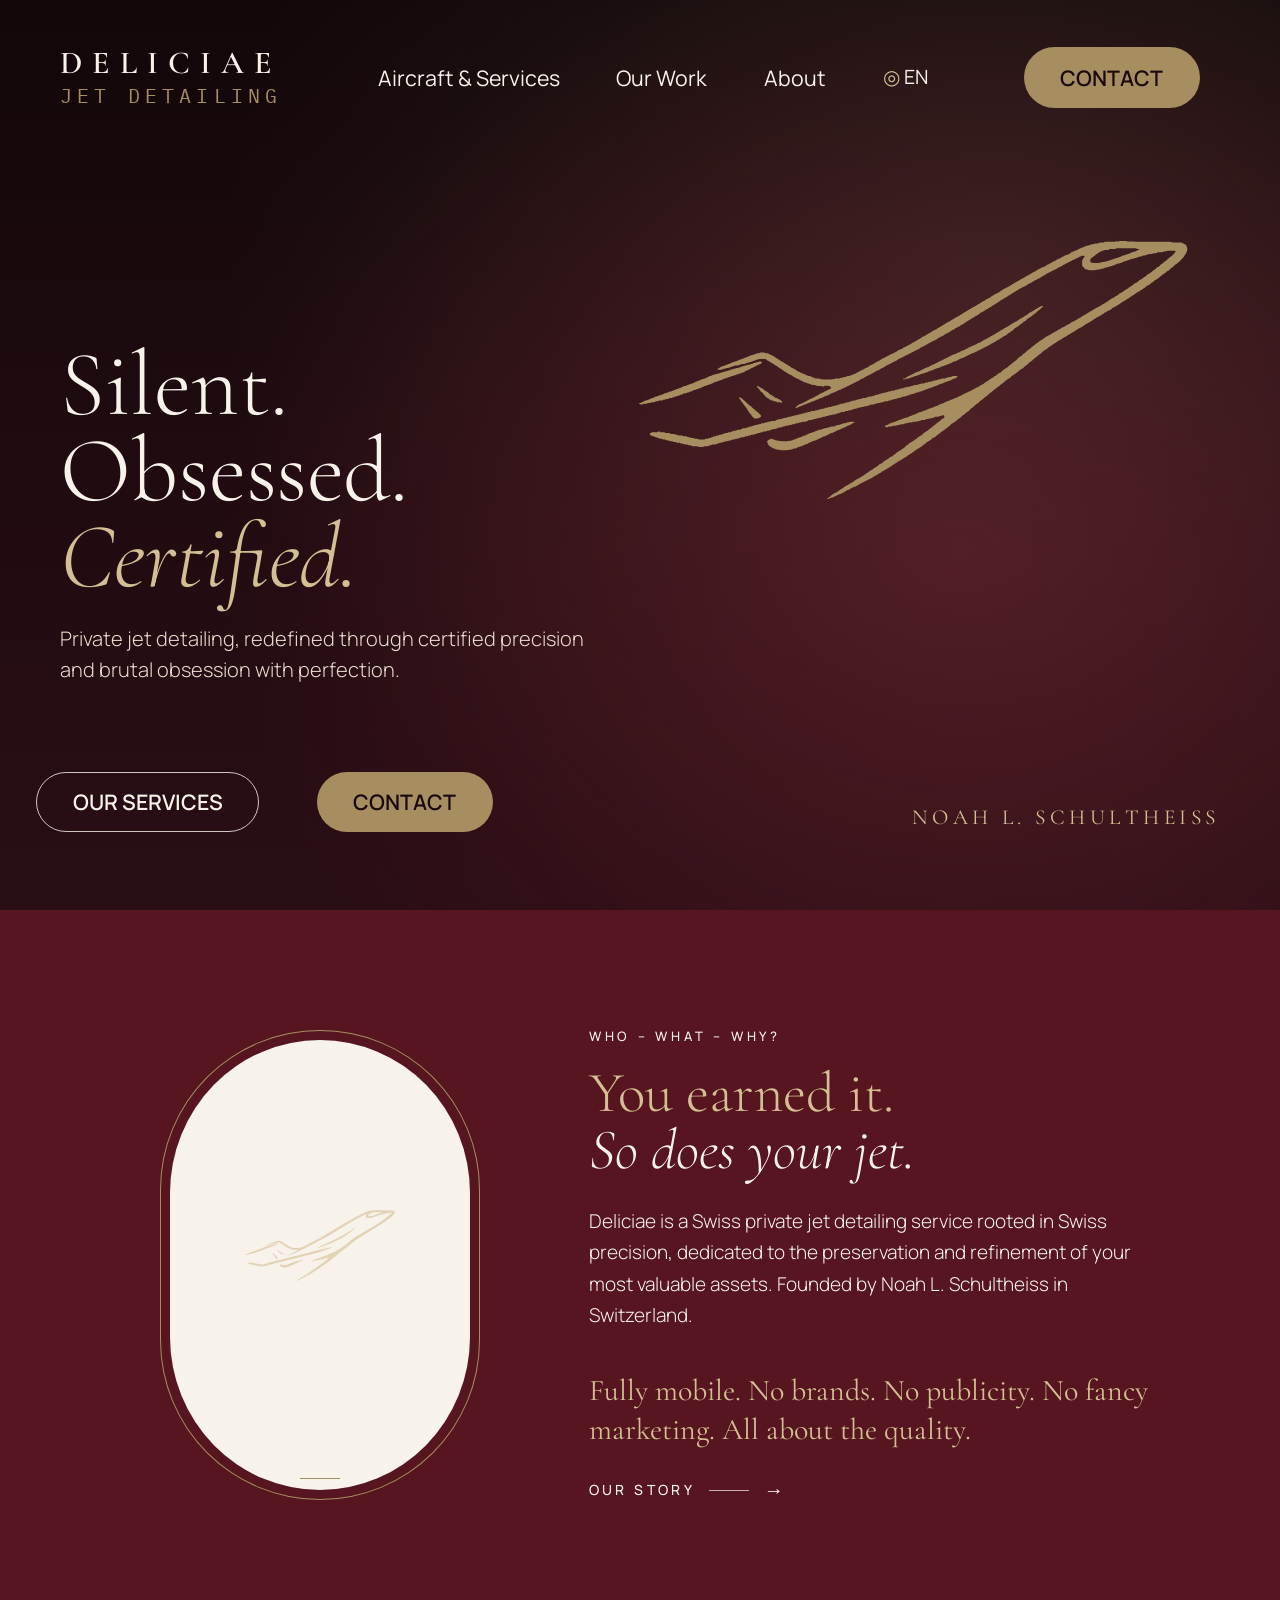
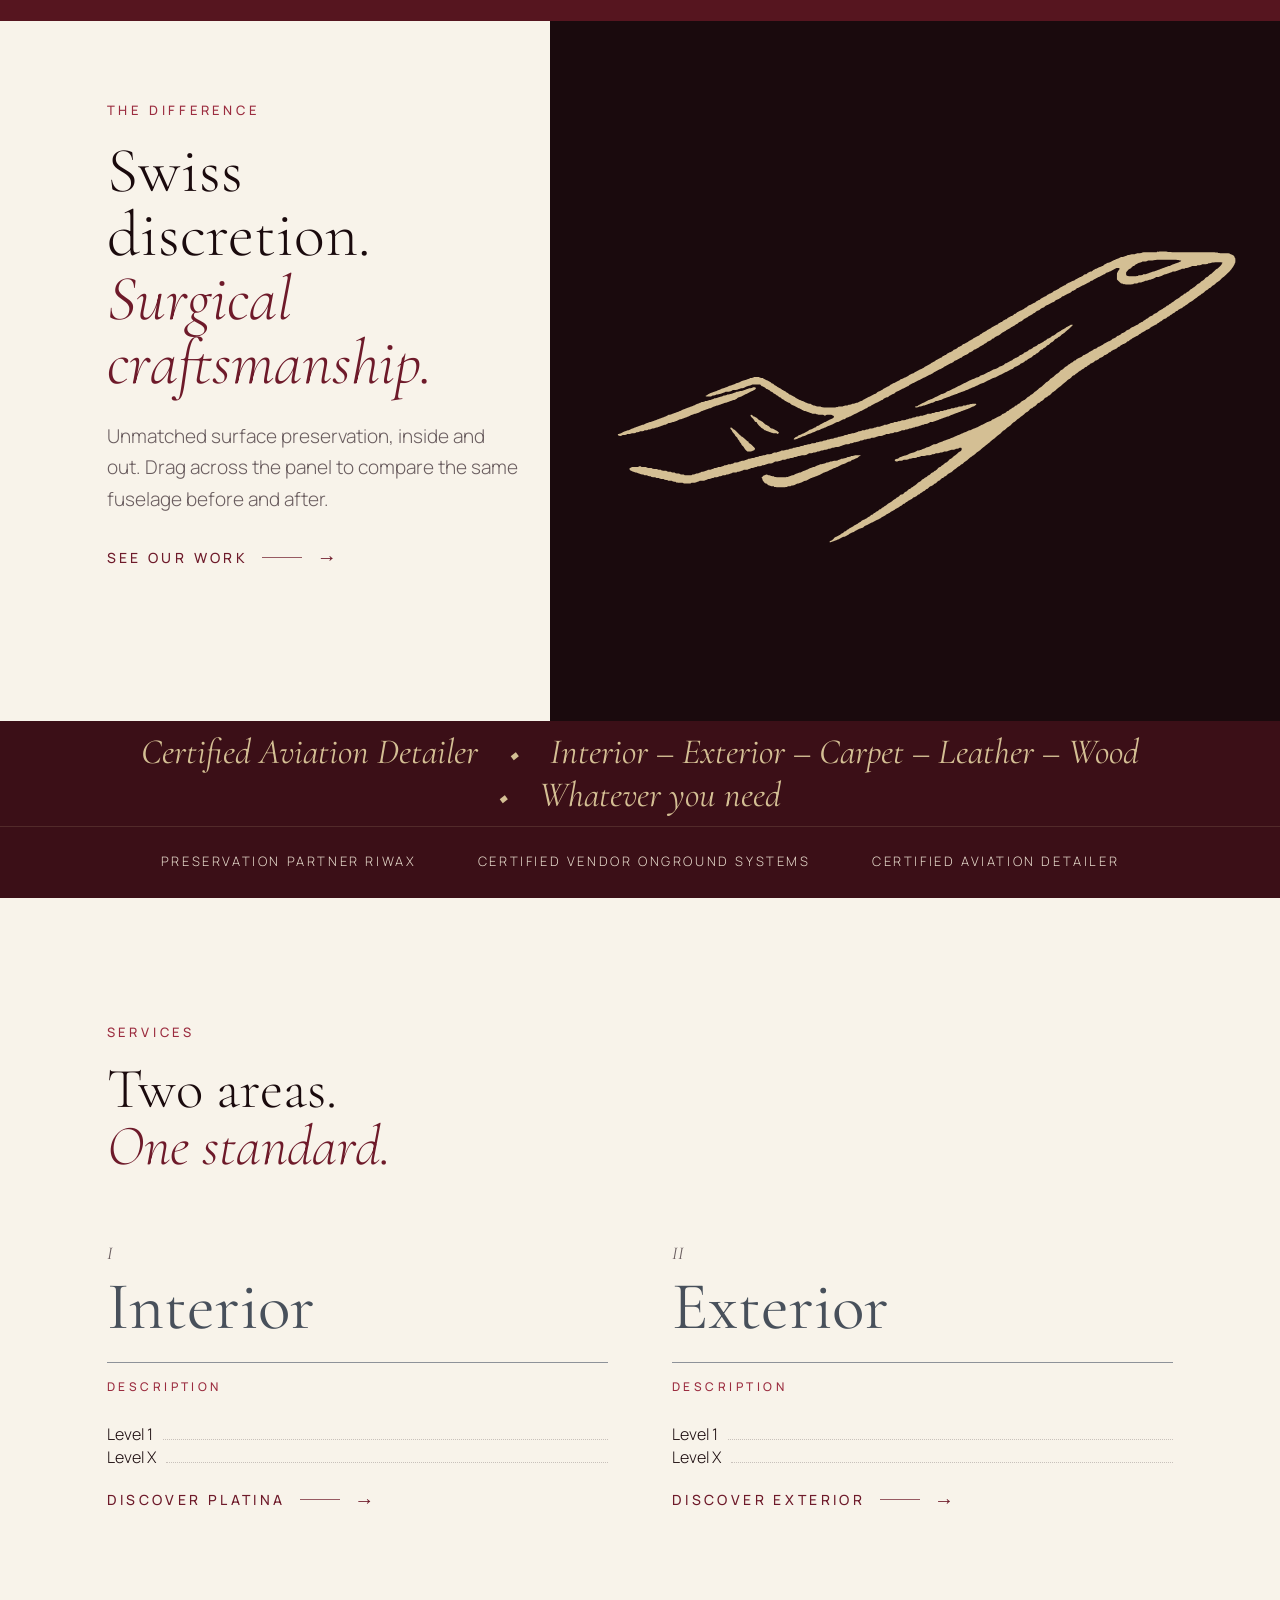
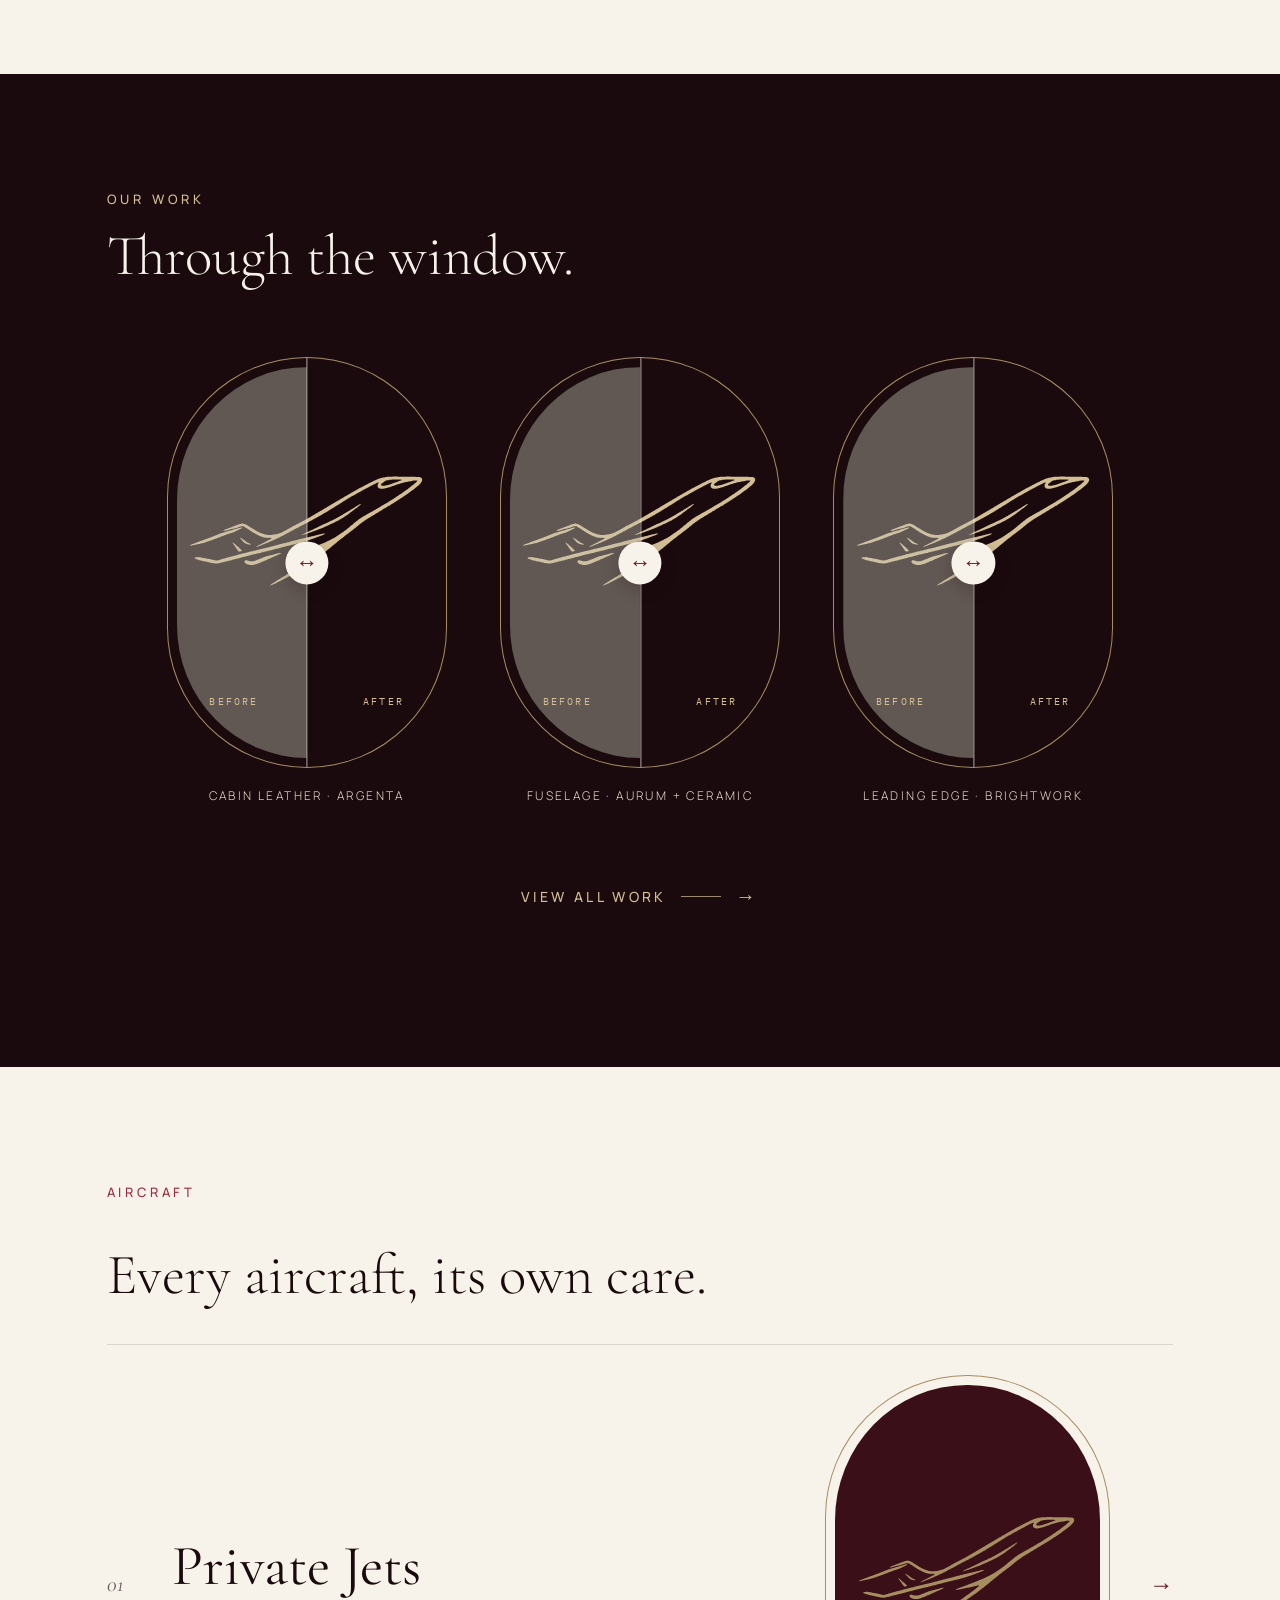
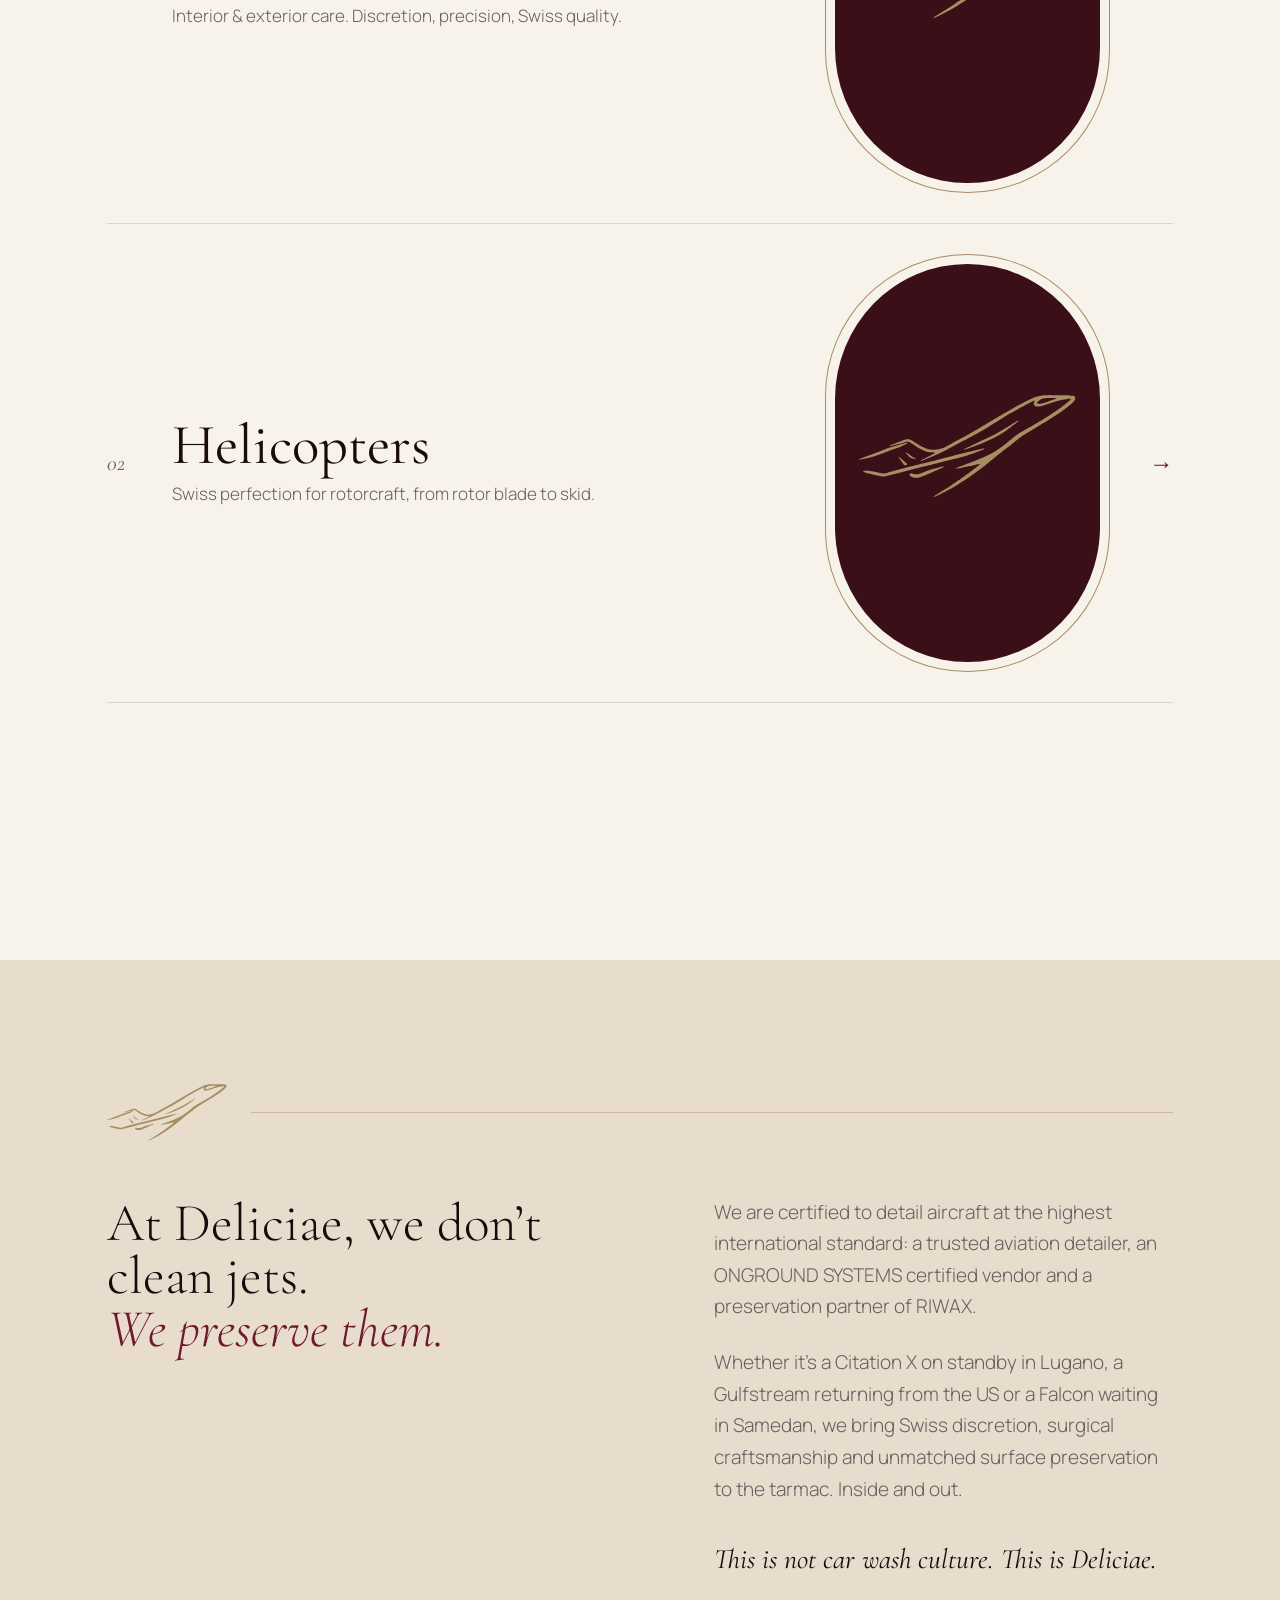
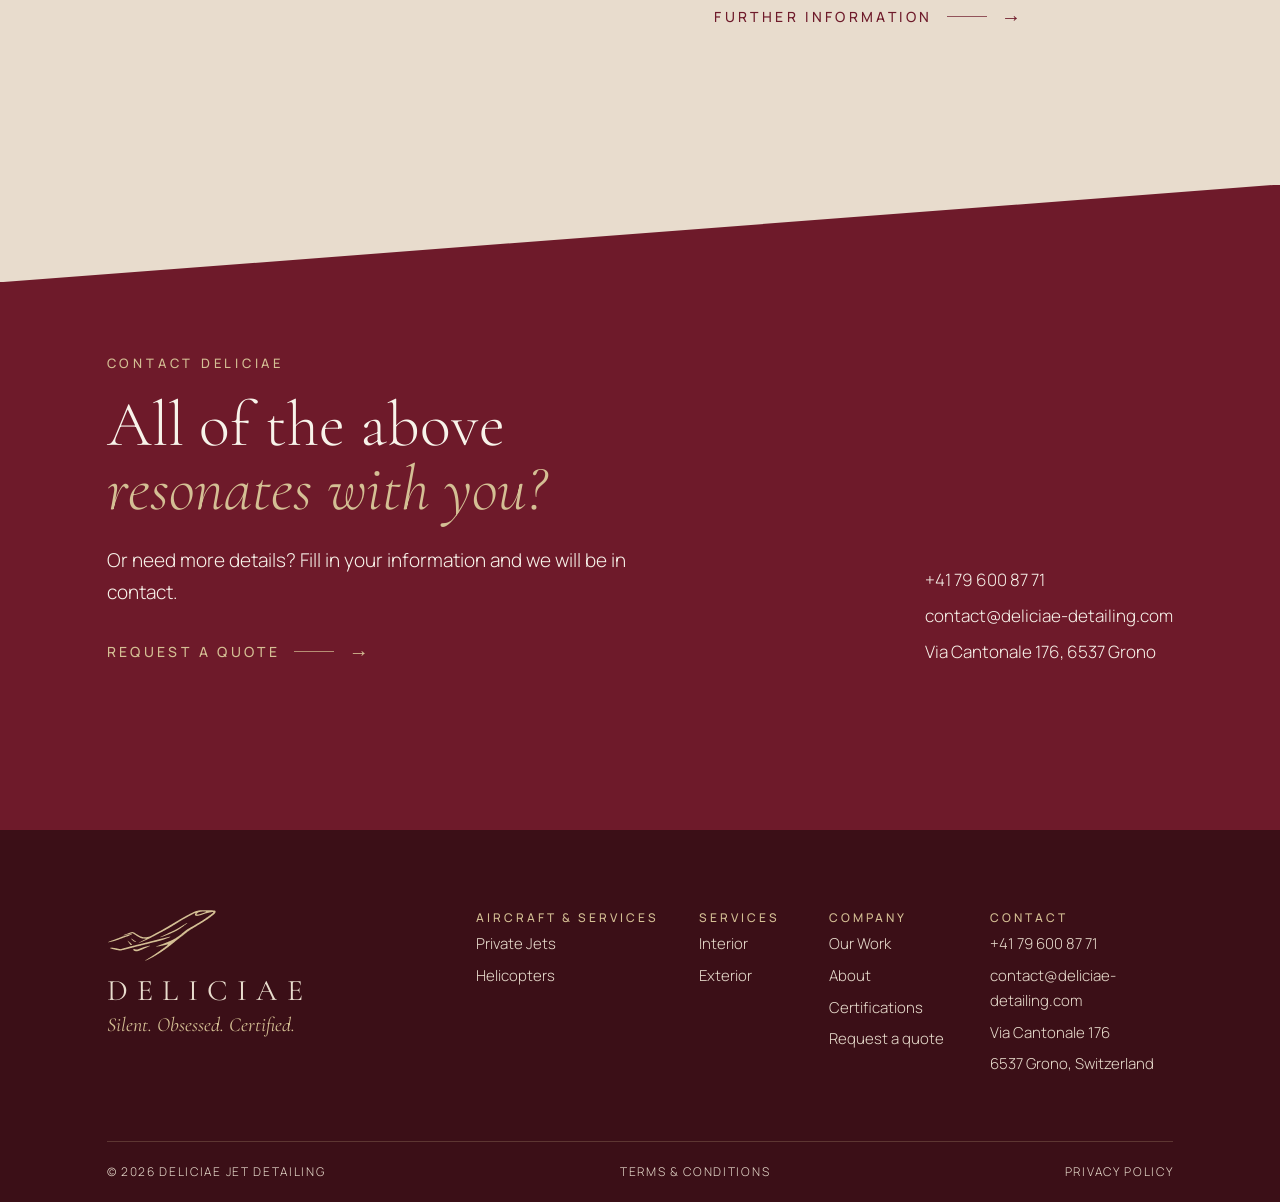
==== site/index.html @ 2802e5a5 "feat: build Deliciae homepage from Figma" ====
<!doctype html>
<html lang="en">
<head>
  <meta charset="utf-8">
  <meta name="viewport" content="width=device-width, initial-scale=1">
  <meta name="description" content="Deliciae provides Swiss private jet and helicopter detailing, inside and out.">
  <title>Deliciae Jet Detailing</title>
  <link rel="stylesheet" href="assets/deliciae.css">
  <script src="assets/comparisons.js" defer></script>
</head>
<body>
  <main>
    <section class="hero" id="top" aria-labelledby="hero-title">
      <header class="hero-header">
        <a class="wordmark" href="#top">Deliciae <span>Jet Detailing</span></a>
        <nav aria-label="Main navigation">
          <a href="#aircraft">Aircraft &amp; Services</a>
          <a href="#work">Our Work</a>
          <a href="#about">About</a>
          <span class="language" aria-label="English"><span aria-hidden="true">◎</span> EN</span>
        </nav>
        <a class="button gold" href="#contact">Contact</a>
      </header>
      <span class="jet hero-jet" aria-hidden="true"></span>
      <div class="hero-copy">
        <h1 id="hero-title">Silent.<br>Obsessed.<br><em>Certified.</em></h1>
        <p>Private jet detailing, redefined through certified precision and brutal obsession with perfection.</p>
      </div>
      <div class="hero-actions">
        <div>
          <a class="button outline" href="#services">Our Services</a>
          <a class="button gold" href="#contact">Contact</a>
        </div>
        <p class="signature">Noah L. Schultheiss</p>
      </div>
    </section>

    <section class="intro" id="about">
      <div class="container intro-grid">
        <div class="window intro-window" aria-hidden="true"><span class="jet"></span></div>
        <div>
          <p class="eyebrow">Who – What – Why?</p>
          <h2>You earned it.<br><em>So does your jet.</em></h2>
          <p>Deliciae is a Swiss private jet detailing service rooted in Swiss precision, dedicated to the preservation and refinement of your most valuable assets. Founded by Noah L. Schultheiss in Switzerland.</p>
          <p class="intro-statement">Fully mobile. No brands. No publicity. No fancy marketing. All about the quality.</p>
          <a class="text-link" href="#story">Our story</a>
        </div>
      </div>
    </section>

    <section class="difference" aria-labelledby="difference-title">
      <div class="difference-copy">
        <p class="eyebrow">The difference</p>
        <h2 id="difference-title">Swiss<br>discretion.<br><em>Surgical craftsmanship.</em></h2>
        <p>Unmatched surface preservation, inside and out. Drag across the panel to compare the same fuselage before and after.</p>
        <a class="text-link" href="#work">See our work</a>
      </div>
      <div class="difference-art compare" data-comparison>
        <span class="jet" aria-hidden="true"></span>
        <div class="comparison-shade" aria-hidden="true"></div>
        <span class="comparison-handle" aria-hidden="true">↔</span>
        <input type="range" min="0" max="100" value="0" aria-label="Compare the fuselage before and after">
      </div>
    </section>

    <aside class="credentials" id="certifications" aria-label="Certifications">
      <div class="credentials-line"><span>Certified Aviation Detailer</span><span>Interior – Exterior – Carpet – Leather – Wood</span><span>Whatever you need</span></div>
      <div class="credentials-labels"><span>Preservation Partner RIWAX</span><span>Certified Vendor ONGROUND SYSTEMS</span><span>Certified Aviation Detailer</span></div>
    </aside>

    <section class="services section" id="services">
      <div class="container">
        <p class="eyebrow">Services</p>
        <h2>Two areas.<br><em>One standard.</em></h2>
        <div class="services-grid">
          <article id="interior">
            <span class="service-number" aria-hidden="true">I</span>
            <h3>Interior</h3>
            <p class="eyebrow">Description</p>
            <ul><li>Level 1</li><li>Level X</li></ul>
            <a class="text-link" href="#cabin-leather">Discover Platina</a>
          </article>
          <article id="exterior">
            <span class="service-number" aria-hidden="true">II</span>
            <h3>Exterior</h3>
            <p class="eyebrow">Description</p>
            <ul><li>Level 1</li><li>Level X</li></ul>
            <a class="text-link" href="#fuselage">Discover Exterior</a>
          </article>
        </div>
      </div>
    </section>

    <section class="work section" id="work">
      <div class="container">
        <p class="eyebrow">Our work</p>
        <h2>Through the window.</h2>
        <div class="work-grid">
          <figure id="cabin-leather">
            <div class="window compare" data-comparison>
              <span class="jet" aria-hidden="true"></span>
              <div class="comparison-shade" aria-hidden="true"></div>
              <div class="comparison-labels" aria-hidden="true"><span>Before</span><span>After</span></div>
              <span class="comparison-handle" aria-hidden="true">↔</span>
              <input type="range" min="0" max="100" value="50" aria-label="Compare cabin leather before and after">
            </div>
            <figcaption>Cabin leather · Argenta</figcaption>
          </figure>
          <figure id="fuselage">
            <div class="window compare" data-comparison>
              <span class="jet" aria-hidden="true"></span>
              <div class="comparison-shade" aria-hidden="true"></div>
              <div class="comparison-labels" aria-hidden="true"><span>Before</span><span>After</span></div>
              <span class="comparison-handle" aria-hidden="true">↔</span>
              <input type="range" min="0" max="100" value="50" aria-label="Compare the fuselage before and after">
            </div>
            <figcaption>Fuselage · Aurum + Ceramic</figcaption>
          </figure>
          <figure>
            <div class="window compare" data-comparison>
              <span class="jet" aria-hidden="true"></span>
              <div class="comparison-shade" aria-hidden="true"></div>
              <div class="comparison-labels" aria-hidden="true"><span>Before</span><span>After</span></div>
              <span class="comparison-handle" aria-hidden="true">↔</span>
              <input type="range" min="0" max="100" value="50" aria-label="Compare the leading edge before and after">
            </div>
            <figcaption>Leading edge · Brightwork</figcaption>
          </figure>
        </div>
        <a class="text-link work-link" href="our-work/">View all work</a>
      </div>
    </section>

    <section class="aircraft section" id="aircraft">
      <div class="container">
        <p class="eyebrow">Aircraft</p>
        <h2>Every aircraft, its own care.</h2>
        <article class="aircraft-row" id="private-jets">
          <span class="aircraft-number" aria-hidden="true">01</span>
          <div><h3>Private Jets</h3><p>Interior &amp; exterior care. Discretion, precision, Swiss quality.</p></div>
          <a href="#services" class="aircraft-link" aria-label="Explore private jet detailing services">
            <span class="window"><span class="jet" aria-hidden="true"></span></span>
            <span aria-hidden="true">→</span>
          </a>
        </article>
        <article class="aircraft-row" id="helicopters">
          <span class="aircraft-number" aria-hidden="true">02</span>
          <div><h3>Helicopters</h3><p>Swiss perfection for rotorcraft, from rotor blade to skid.</p></div>
          <a href="#services" class="aircraft-link" aria-label="Explore helicopter detailing services">
            <span class="window"><span class="jet" aria-hidden="true"></span></span>
            <span aria-hidden="true">→</span>
          </a>
        </article>
      </div>
    </section>

    <section class="story section" id="story">
      <div class="container">
        <div class="story-rule" aria-hidden="true"><span class="jet"></span></div>
        <div class="story-grid">
          <h2>At Deliciae, we don’t clean jets.<br><em>We preserve them.</em></h2>
          <div>
            <p>We are certified to detail aircraft at the highest international standard: a trusted aviation detailer, an ONGROUND SYSTEMS certified vendor and a preservation partner of RIWAX.</p>
            <p>Whether it’s a Citation X on standby in Lugano, a Gulfstream returning from the US or a Falcon waiting in Samedan, we bring Swiss discretion, surgical craftsmanship and unmatched surface preservation to the tarmac. Inside and out.</p>
            <p class="story-statement">This is not car wash culture. This is Deliciae.</p>
            <a class="text-link" href="#contact">Further information</a>
          </div>
        </div>
      </div>
    </section>

    <section class="contact section" id="contact">
      <div class="container contact-grid">
        <div>
          <p class="eyebrow">Contact Deliciae</p>
          <h2>All of the above<br><em>resonates with you?</em></h2>
          <p>Or need more details? Fill in your information and we will be in contact.</p>
          <a class="text-link" href="mailto:contact@deliciae-detailing.com?subject=Detailing%20quote%20request">Request a quote</a>
        </div>
        <address>
          <a href="tel:+41796008771">+41 79 600 87 71</a>
          <a href="mailto:contact@deliciae-detailing.com">contact@deliciae-detailing.com</a>
          <span>Via Cantonale 176, 6537 Grono</span>
        </address>
      </div>
    </section>
  </main>

  <footer class="footer">
    <div class="container">
      <div class="footer-grid">
        <a class="footer-brand" href="#top"><span class="jet" aria-hidden="true"></span><span class="wordmark">Deliciae</span><em>Silent. Obsessed. Certified.</em></a>
        <div><h2>Aircraft &amp; Services</h2><a href="#private-jets">Private Jets</a><a href="#helicopters">Helicopters</a></div>
        <div><h2>Services</h2><a href="#interior">Interior</a><a href="#exterior">Exterior</a></div>
        <div><h2>Company</h2><a href="#work">Our Work</a><a href="#about">About</a><a href="#certifications">Certifications</a><a href="#contact">Request a quote</a></div>
        <div><h2>Contact</h2><address><a href="tel:+41796008771">+41 79 600 87 71</a><a href="mailto:contact@deliciae-detailing.com">contact@deliciae-detailing.com</a><span>Via Cantonale 176</span><span>6537 Grono, Switzerland</span></address></div>
      </div>
      <div class="footer-bottom"><span>© 2026 Deliciae Jet Detailing</span><span>Terms &amp; Conditions</span><span>Privacy Policy</span></div>
    </div>
  </footer>
</body>
</html>
---- site/assets/deliciae.css ----
@font-face { font-family: Cormorant; src: url(fonts/cormorant-300-normal.woff2) format("woff2"); font-weight: 300; font-display: swap; }
@font-face { font-family: Cormorant; src: url(fonts/cormorant-300-italic.woff2) format("woff2"); font-weight: 300; font-style: italic; font-display: swap; }
@font-face { font-family: Cormorant; src: url(fonts/cormorant-400-normal.woff2) format("woff2"); font-weight: 400; font-display: swap; }
@font-face { font-family: Cormorant; src: url(fonts/cormorant-400-italic.woff2) format("woff2"); font-weight: 400; font-style: italic; font-display: swap; }
@font-face { font-family: Cormorant; src: url(fonts/cormorant-600-normal.woff2) format("woff2"); font-weight: 600; font-display: swap; }
@font-face { font-family: Manrope; src: url(fonts/manrope.woff2) format("woff2"); font-weight: 200 800; font-display: swap; }
@font-face { font-family: "IBM Plex Mono"; src: url(fonts/plex-mono.woff2) format("woff2"); font-display: swap; }

:root {
  --cream: #f8f3ea;
  --ink: #1a0a0d;
  --wine: #6e1a2a;
  --deep-wine: #3b0f17;
  --gold: #a68e60;
  --light-gold: #d4bf94;
  --sand: #e8dccd;
  --muted: #6a5d5f;
  --serif: Cormorant, Georgia, serif;
  --mono: "IBM Plex Mono", monospace;
  --gutter: clamp(1.5rem, 8.333vw, 7.5rem);
}

*, *::before, *::after { box-sizing: border-box; }
body { margin: 0; background: var(--cream); color: var(--ink); font: 300 1.1875rem/1.66 Manrope, sans-serif; }
a { color: inherit; text-decoration: none; }
a:hover { text-decoration: underline; text-underline-offset: .23em; }
:focus-visible { outline: 2px solid currentColor; outline-offset: 5px; }
h1, h2, h3, p, figure { margin: 0; }
h1, h2, h3 { font-family: var(--serif); font-weight: 300; line-height: 1; }
h2 { font-size: clamp(2.875rem, 4.45vw, 4rem); }
h3 { font-weight: 400; }
p + p { margin-top: 1.3em; }
address { font-style: normal; }
address > * { display: block; }
.container { width: min(calc(100% - 2 * var(--gutter)), 75rem); margin-inline: auto; }
.eyebrow { margin-bottom: 1.125rem; color: #9b2c3f; font-size: .8125rem; font-weight: 500; letter-spacing: .29em; text-transform: uppercase; }
.text-link { display: inline-flex; align-items: center; gap: .9rem; font-size: .875rem; font-weight: 500; letter-spacing: .24em; text-transform: uppercase; }
.text-link::before { content: ""; order: 1; width: 2.5rem; border-top: 1px solid currentColor; opacity: .7; }
.text-link::after { content: "→" / ""; order: 2; font-size: 1.25rem; line-height: 1; }
.jet { display: block; width: 100%; aspect-ratio: 618 / 292; background: currentColor; mask: url(jet-mark.svg) center / contain no-repeat; }

.hero {
  position: relative;
  display: flex;
  flex-direction: column;
  min-height: clamp(49rem, 71.111vw, 64rem);
  padding: clamp(1.5rem, 3.68vw, 3.3125rem) max(4.7vw, calc((100vw - 81.5rem) / 2)) clamp(3rem, 6.11vw, 5.5rem);
  color: var(--cream);
  background:
    radial-gradient(ellipse 61% 81% at 78% 30%, #d4bf941a, transparent),
    radial-gradient(ellipse 58% 67% at 75% 61%, #6e1a2a86, transparent),
    linear-gradient(#120709, #1f0b10 50%, #2a0e15);
}
.hero-header { position: relative; z-index: 1; display: flex; align-items: center; gap: clamp(1.5rem, 7.5vw, 6.75rem); padding-right: 1.25rem; }
.hero-header nav { display: flex; align-items: center; justify-content: space-between; flex: 1; gap: 1rem; font-size: clamp(.875rem, 1.667vw, 1.5rem); font-weight: 400; }
.wordmark { font: 600 2rem/.94 var(--serif); letter-spacing: .31em; text-transform: uppercase; white-space: nowrap; }
.wordmark span { display: block; margin-top: .5rem; color: var(--gold); font: 400 .63em/1 var(--mono); letter-spacing: .25em; }
.language { white-space: nowrap; font-size: .92em; }
.language span { color: var(--light-gold); }
.button { display: inline-flex; min-height: clamp(3rem, 4.72vw, 4.25rem); padding: .5rem clamp(1.25rem, 2.78vw, 2.5rem); align-items: center; justify-content: center; border: 1px solid transparent; border-radius: 99rem; font-size: clamp(.875rem, 1.67vw, 1.5rem); font-weight: 600; line-height: 1.1; text-transform: uppercase; }
.button:hover { text-decoration: none; filter: brightness(1.14); }
.button.gold { background: var(--gold); color: var(--ink); }
.button.outline { border-color: #f8f3eacc; }
.hero-jet { position: absolute; top: 26.4%; right: 7.1%; width: min(43vw, 38.625rem); color: var(--gold); }
.hero-copy { z-index: 1; margin-top: auto; padding-top: 6.5rem; }
.hero h1 { font-size: clamp(5rem, 7.22vw, 6.5rem); line-height: .93; }
.hero h1 em { color: var(--light-gold); }
.hero-copy p { max-width: 33rem; margin-top: 1.4rem; color: var(--sand); font-size: 1.25rem; line-height: 1.55; }
.hero-actions { display: flex; align-items: end; justify-content: space-between; gap: 1.5rem; margin-top: clamp(3.25rem, 6.75vw, 6.075rem); }
.hero-actions div { display: flex; gap: clamp(1rem, 4.5vw, 4.0625rem); margin-left: -1.5rem; }
.signature { color: var(--light-gold); font: 400 clamp(.9rem, 1.67vw, 1.5rem)/1.3 var(--serif); letter-spacing: .21em; text-align: right; text-transform: uppercase; }

.intro { background: #56151f; color: var(--cream); padding-block: clamp(5rem, 9.03vw, 8.125rem); }
.intro-grid { display: grid; grid-template-columns: minmax(15rem, 26.25rem) 1fr; gap: clamp(3rem, 4.85vw, 4.375rem); align-items: center; }
.window { display: grid; place-items: center; position: relative; aspect-ratio: 320 / 470; border: 1px solid var(--gold); border-radius: 50% / 34%; isolation: isolate; }
.window::before { content: ""; position: absolute; inset: 9px; z-index: -1; border-radius: inherit; }
.intro-window { width: min(100%, 20rem); justify-self: start; margin-left: min(4.17vw, 3.75rem); color: var(--light-gold); }
.intro-window::before { background: var(--cream); }
.intro-window::after { position: absolute; bottom: 1.25rem; content: ""; width: 2.5rem; border-top: 1px solid var(--gold); }
.intro-window .jet { width: 47%; margin-top: -2.5rem; opacity: .6; }
.intro .eyebrow { color: var(--cream); }
.intro h2 { color: var(--light-gold); margin-bottom: 1.65rem; }
.intro h2 em { color: var(--cream); }
.intro-statement { max-width: 37rem; color: var(--light-gold); font: 400 1.875rem/1.3 var(--serif); }
.intro .text-link { margin-top: 1.85rem; }

.difference { display: grid; grid-template-columns: 43% 57%; }
.difference-copy { padding: clamp(4rem, 6.18vw, 5.5625rem) 2rem clamp(4rem, 6vw, 5.4rem) max(var(--gutter), calc((100vw - 75rem) / 2)); }
.difference h2 { font-size: clamp(3.125rem, 5vw, 4.5rem); }
.difference h2 em { display: block; }
.difference h2 em, .services h2 em, .story h2 em { color: var(--wine); }
.difference-copy > p:not(.eyebrow) { max-width: 30rem; margin-top: 1.6rem; color: var(--muted); }
.difference-copy .text-link { margin-top: 1.9rem; color: var(--wine); }
.difference-art { display: grid; place-items: center; min-height: 100%; color: var(--light-gold); background: var(--ink); }
.difference-art .jet { width: 85%; transform: translate(2%, 9%); }
.difference-art:not(:hover):not(:focus-within) .comparison-handle { opacity: 0; }

.credentials { color: var(--light-gold); background: var(--deep-wine); text-align: center; }
.credentials-line { display: flex; align-items: center; justify-content: center; flex-wrap: wrap; column-gap: clamp(.75rem, 2.5vw, 2.25rem); min-height: 6.5625rem; padding: .6rem 1rem; font: italic 400 clamp(1.5rem, 2.78vw, 2.5rem)/1.1 var(--serif); }
.credentials-line span + span::before { content: "◆" / ""; margin-right: clamp(.75rem, 2.5vw, 2.25rem); font-size: .3em; vertical-align: middle; }
.credentials-labels { min-height: 4.5rem; display: flex; align-items: center; justify-content: center; flex-wrap: wrap; gap: .75rem clamp(1.25rem, 4.8vw, 4.375rem); padding: .9rem 1rem; border-top: 1px solid #d4bf9426; color: var(--sand); font-size: .8125rem; letter-spacing: .2em; text-transform: uppercase; }

.section { padding-block: clamp(5rem, 9vw, 8.125rem); }
.services { padding-block: clamp(5rem, 9.72vw, 8.75rem); }
.services-grid { display: grid; grid-template-columns: repeat(2, minmax(0, 1fr)); gap: clamp(2rem, 5vw, 4.5rem); margin-top: 3.875rem; }
.service-number { color: var(--muted); font: italic 400 1.125rem/1 var(--serif); }
.services h3 { margin: .25rem 0 .9rem; padding-bottom: 1.35rem; color: #48505b; font-size: clamp(3.5rem, 5.28vw, 4.75rem); border-bottom: 1px solid #8e9299; }
.services article .eyebrow { font-size: .75rem; }
.services ul { list-style: none; margin: 1.6rem 0 .85rem; padding: 0; font-size: 1rem; line-height: 1.45; }
.services li { display: flex; align-items: baseline; gap: .65rem; }
.services li::after { content: ""; flex: 1; border-bottom: 1px dotted #6a5d5f55; }
.services .text-link { color: var(--wine); }

.work { color: var(--cream); background: var(--ink); }
.work .eyebrow, .work-link { color: var(--light-gold); }
.work-grid { display: grid; grid-template-columns: repeat(3, minmax(0, 1fr)); gap: clamp(1.25rem, 3vw, 2rem); max-width: 60.5rem; margin: 4.5rem auto 0; }
.work .window { width: 100%; max-width: 17.5rem; margin-inline: auto; }
.work .jet { width: 84%; color: var(--light-gold); transform: translateY(-29%); }
.compare { --position: 50%; position: relative; overflow: hidden; }
.difference-art { --position: 0%; }
.comparison-shade { position: absolute; inset: 9px; border-radius: inherit; background: #c7c4b36b; pointer-events: none; clip-path: inset(0 calc(100% - var(--position)) 0 0); }
.difference-art .comparison-shade { inset: 0; }
.comparison-labels { position: absolute; inset: auto 15% 15%; display: flex; justify-content: space-between; color: var(--light-gold); font: .65rem/1 var(--mono); letter-spacing: .21em; text-transform: uppercase; pointer-events: none; }
.comparison-handle { position: absolute; z-index: 1; top: 50%; left: clamp(1.35rem, var(--position), calc(100% - 1.35rem)); display: grid; place-items: center; width: 2.7rem; height: 2.7rem; transform: translate(-50%, -50%); border-radius: 50%; color: var(--wine); background: var(--cream); font: 1.4rem/1 Manrope, sans-serif; pointer-events: none; }
.comparison-handle::before { content: ""; position: absolute; z-index: -1; left: 50%; top: -100vh; height: 200vh; border-left: 1px solid #f8f3eaac; }
.comparison-handle { box-shadow: 0 .35rem 1rem #1a0a0d38; }
.compare input { position: absolute; z-index: 2; inset: 0; width: 100%; height: 100%; margin: 0; opacity: 0; cursor: ew-resize; }
.compare:focus-within { outline: 2px solid var(--light-gold); outline-offset: 4px; }
.work figcaption { margin-top: 1.125rem; color: var(--sand); text-align: center; font-size: .75rem; letter-spacing: .2em; text-transform: uppercase; }
.work-link { display: flex; width: fit-content; margin: 4.9rem auto 0; }

.aircraft .container { width: min(calc(100% - 2 * var(--gutter)), 70rem); }
.aircraft .eyebrow { margin-bottom: 2.75rem; }
.aircraft h2 { margin-bottom: 2.5rem; }
.aircraft-row { display: grid; grid-template-columns: 4.0625rem 1fr auto; align-items: center; min-height: clamp(19rem, 36.875vw, 33.1875rem); padding-block: 1.875rem; border-top: 1px solid #2a1e2024; }
.aircraft-row:last-child { border-bottom: 1px solid #2a1e2024; }
.aircraft-number { color: var(--muted); font: italic 400 1.375rem/1 var(--serif); }
.aircraft h3 { font-size: clamp(2.375rem, 4.44vw, 4rem); }
.aircraft p:not(.eyebrow) { margin-top: .42rem; padding-right: 1rem; color: var(--muted); font-size: 1.0625rem; }
.aircraft-link { display: flex; align-items: center; gap: clamp(.75rem, 3.1vw, 2.8rem); color: var(--wine); }
.aircraft-link .window { width: clamp(10rem, 22.22vw, 20rem); color: var(--gold); }
.aircraft-link .window::before { background: var(--deep-wine); }
.aircraft-link .jet { width: 77%; transform: translateY(-16%); }
.aircraft-link:hover .jet { color: var(--light-gold); }
.aircraft-link > span:last-child { font-size: 1.5rem; }

.story { padding-top: clamp(5rem, 9.72vw, 8.75rem); padding-bottom: clamp(5rem, 9.72vw, 8.75rem); background: var(--sand); }
.story-rule { display: flex; align-items: center; gap: 1.5rem; margin-bottom: 3.5rem; color: var(--gold); }
.story-rule .jet { width: 7.5rem; }
.story-rule::after { content: ""; flex: 1; border-top: 1px solid currentColor; opacity: .45; }
.story-grid { display: grid; grid-template-columns: minmax(0, 1.15fr) minmax(0, 1fr); gap: clamp(2rem, 6.25vw, 5.625rem); }
.story h2 { font-size: clamp(2.875rem, 4.17vw, 3.75rem); }
.story-grid p { color: var(--muted); }
.story-grid .story-statement { color: var(--ink); font: italic 400 1.75rem/1.3 var(--serif); }
.story .text-link { margin-top: 1.7rem; color: var(--wine); }

.contact { position: relative; padding-top: clamp(7rem, 13.2vw, 11.875rem); padding-bottom: clamp(5rem, 9vw, 8.125rem); color: var(--cream); background: var(--wine); }
.contact::before { content: ""; position: absolute; inset: 0 0 auto; height: clamp(3rem, 7.64vw, 6.875rem); background: var(--sand); clip-path: polygon(0 0, 100% 0, 0 100%); }
.contact-grid { display: grid; grid-template-columns: 1fr auto; gap: 2.5rem; align-items: end; }
.contact h2 { font-size: clamp(3.125rem, 5vw, 4.5rem); }
.contact .eyebrow, .contact h2 em, .contact .text-link { color: var(--light-gold); }
.contact p:not(.eyebrow) { margin-top: 1.5rem; max-width: 33rem; }
.contact .text-link { margin-top: 2rem; }
.contact address { display: grid; gap: .5rem; font-size: 1.0625rem; overflow-wrap: anywhere; }

.footer { color: var(--sand); background: var(--deep-wine); }
.footer-grid { display: grid; grid-template-columns: 2.2fr 1.25fr .64fr .84fr 1.2fr; gap: clamp(1rem, 2.5vw, 2.25rem); padding-block: 5rem 4rem; }
.footer-grid > div > a, .footer-grid address > * { display: block; margin-top: .42rem; overflow-wrap: anywhere; }
.footer-grid > div { font-size: .9375rem; }
.footer-grid h2 { font: 500 .75rem/1.35 Manrope, sans-serif; letter-spacing: .25em; text-transform: uppercase; color: var(--light-gold); }
.footer-brand { align-self: start; justify-self: start; }
.footer-brand .jet { width: 6.875rem; margin-bottom: 1rem; color: var(--light-gold); }
.footer-brand .wordmark { display: block; font-size: 1.875rem; font-weight: 400; }
.footer-brand em { color: var(--light-gold); font: italic 400 1.25rem/1.9 var(--serif); }
.footer-bottom { display: flex; flex-wrap: wrap; justify-content: space-between; gap: .5rem 1.5rem; padding-block: 1.25rem; border-top: 1px solid #d4bf9438; font-size: .75rem; letter-spacing: .14em; text-transform: uppercase; }

@media (min-width: 1200px) {
  .difference { min-height: 700px; }
  .services { min-height: 776px; }
  .work { min-height: 993px; }
  .aircraft { min-height: 1493px; }
  .story { min-height: 825px; }
  .contact { min-height: 645px; }
  .footer { min-height: 363px; }
}

@media (max-width: 1000px) {
  .hero-header { gap: 2rem; padding-right: 0; }
  .hero-actions div { margin-left: 0; }
  .intro-grid { grid-template-columns: minmax(12rem, 1fr) 1.6fr; }
  .intro-window { margin-left: 0; }
  .footer-grid { grid-template-columns: repeat(4, minmax(0, 1fr)); }
  .footer-brand { grid-column: 1 / -1; }
}

@media (max-width: 720px) {
  :root { --gutter: 1.5rem; }
  body { font-size: 1rem; }
  .hero { padding-inline: var(--gutter); min-height: auto; }
  .hero-header { flex-wrap: wrap; justify-content: space-between; gap: 1rem; }
  .hero-header nav { flex: 1 0 100%; order: 1; justify-content: flex-start; flex-wrap: wrap; gap: .5rem 1rem; }
  .wordmark { font-size: 1.55rem; }
  .hero-jet { position: static; width: min(82%, 26rem); margin: 3rem 0 0 auto; }
  .hero-copy { padding-top: .6rem; }
  .hero h1 { font-size: clamp(3.75rem, 12vw, 5rem); }
  .hero-copy p { font-size: 1rem; }
  .hero-actions { flex-wrap: wrap; margin-top: 2.25rem; }
  .signature { margin-left: auto; }
  .intro-grid, .difference, .services-grid, .story-grid, .contact-grid { grid-template-columns: 1fr; }
  .intro-window { grid-row: 2; width: min(58%, 14rem); justify-self: center; }
  .difference-art { min-height: 18rem; }
  .difference-art .jet { transform: none; max-width: 29rem; }
  .difference-copy { padding-inline: var(--gutter); }
  .credentials-line { padding-block: 1.15rem; row-gap: .5rem; }
  .credentials-line span + span::before { display: none; }
  .work-grid { grid-template-columns: 1fr; margin-top: 2.75rem; gap: 2.25rem; }
  .work .window { max-width: 15rem; }
  .work-link { margin-top: 2.75rem; }
  .aircraft-row { grid-template-columns: 1.8rem minmax(0, 1fr) auto; min-height: 0; }
  .aircraft-number { font-size: 1rem; }
  .aircraft h3 { font-size: clamp(1.8rem, 6vw, 2.5rem); }
  .aircraft p:not(.eyebrow) { font-size: .875rem; }
  .aircraft-link { gap: .35rem; }
  .aircraft-link .window { width: clamp(4rem, 18vw, 8rem); }
  .aircraft-link .window::before { inset: 3px; }
  .footer-grid { grid-template-columns: repeat(2, minmax(0, 1fr)); gap: 1.75rem 1rem; padding-block: 3rem 2rem; }
}

@media (max-width: 410px) {
  .footer-grid > div:last-child { grid-column: 1 / -1; }
}
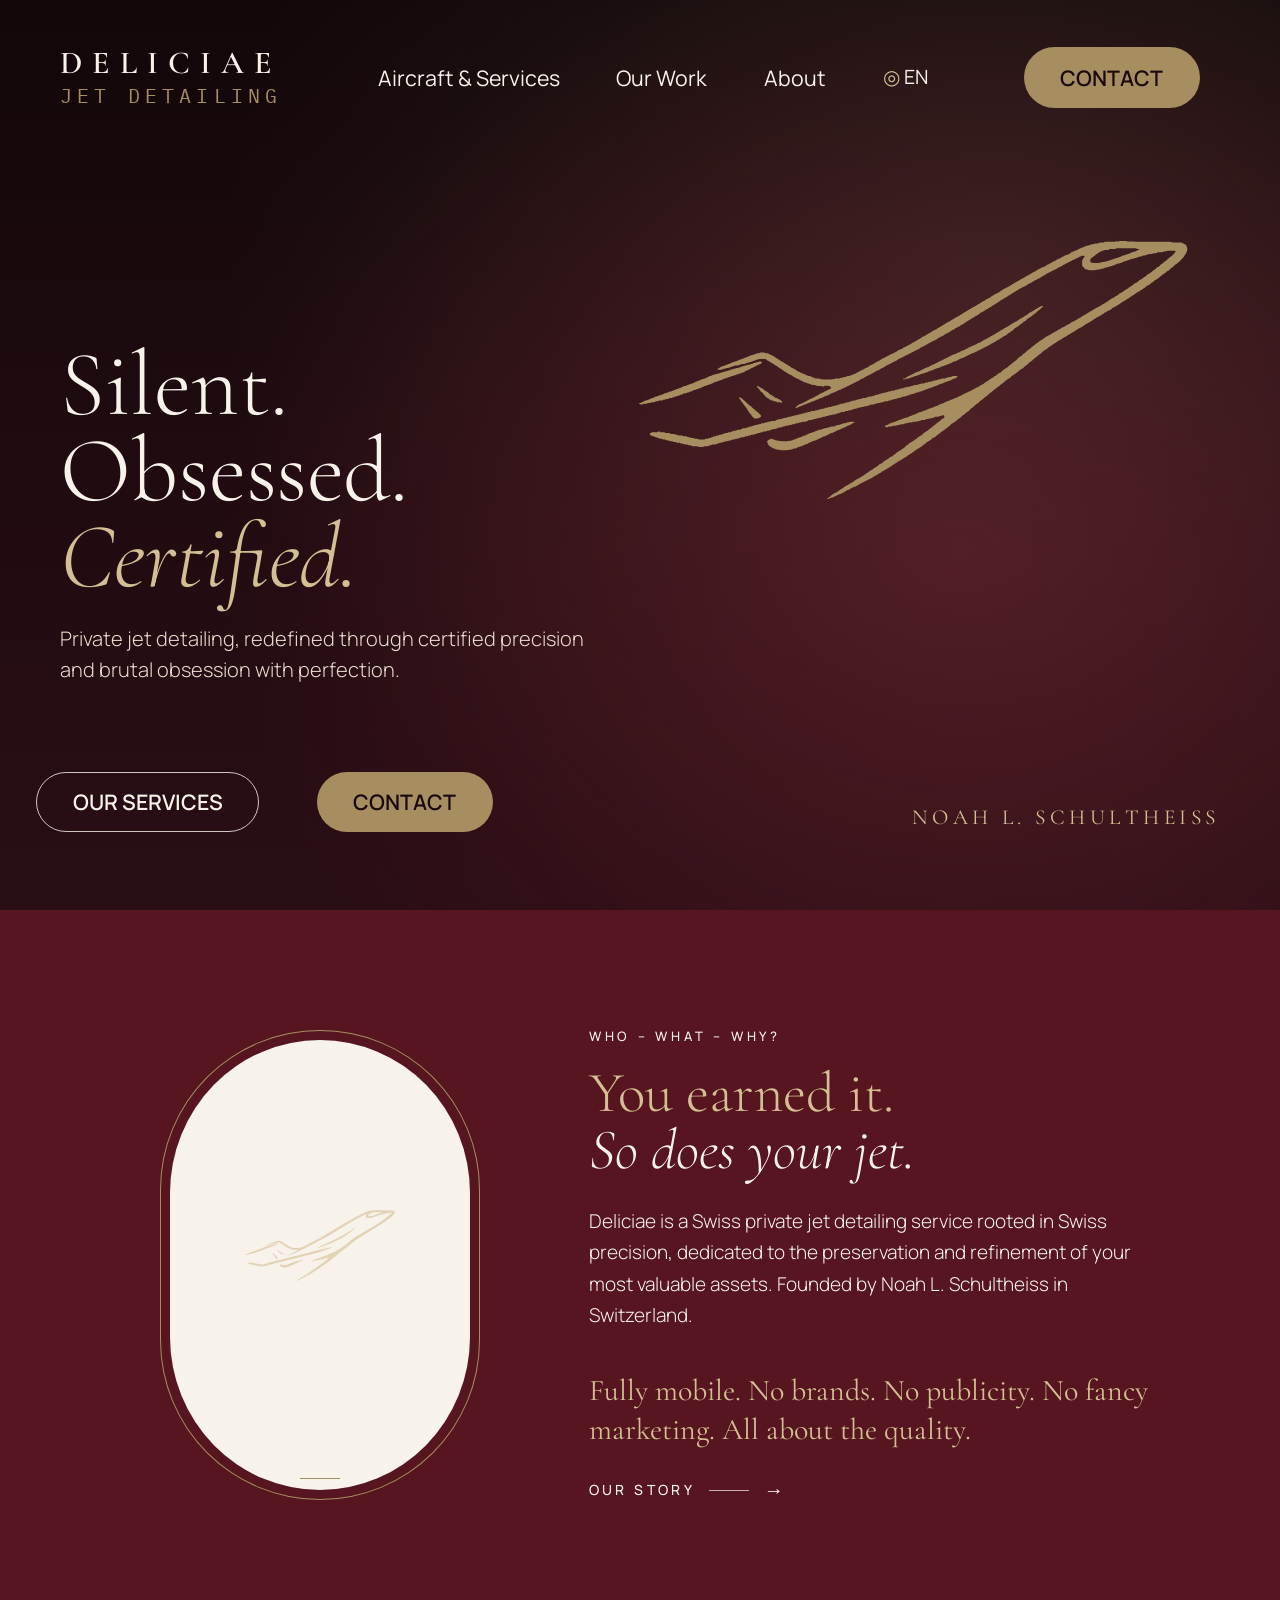
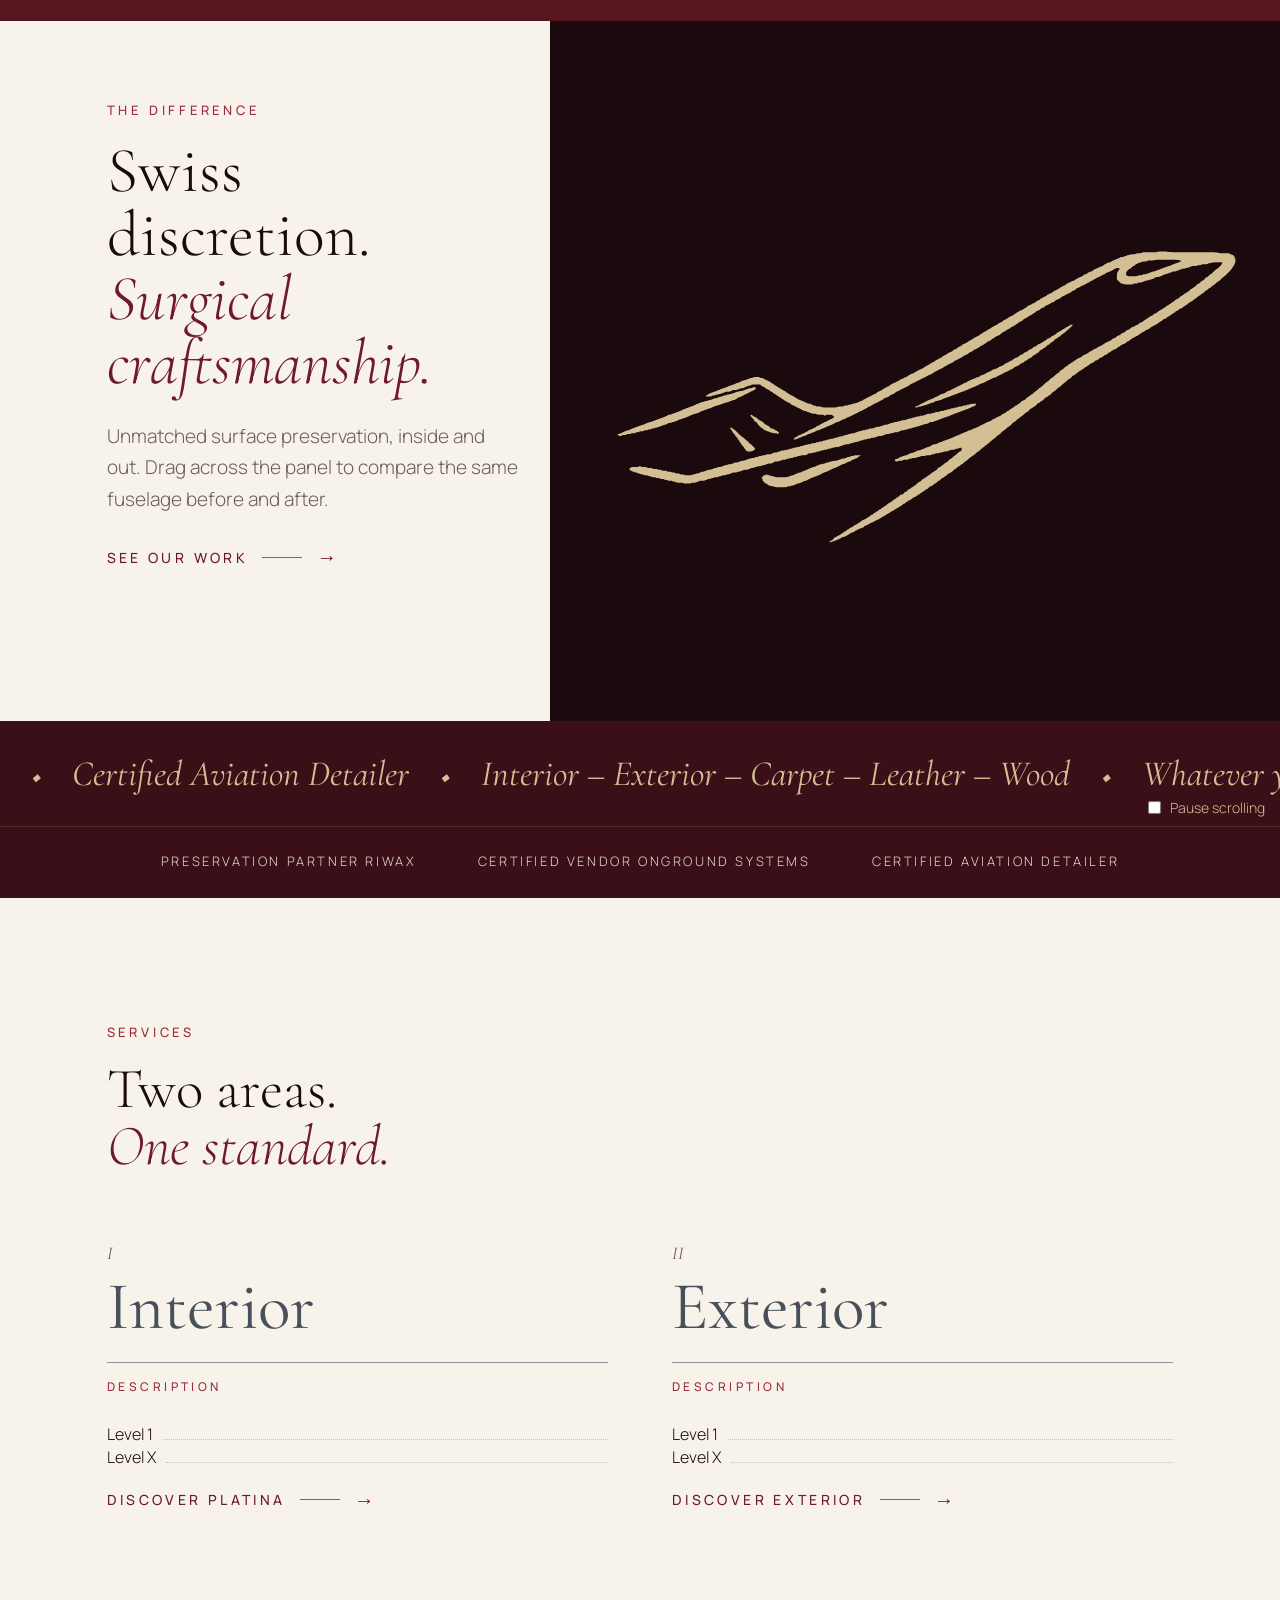
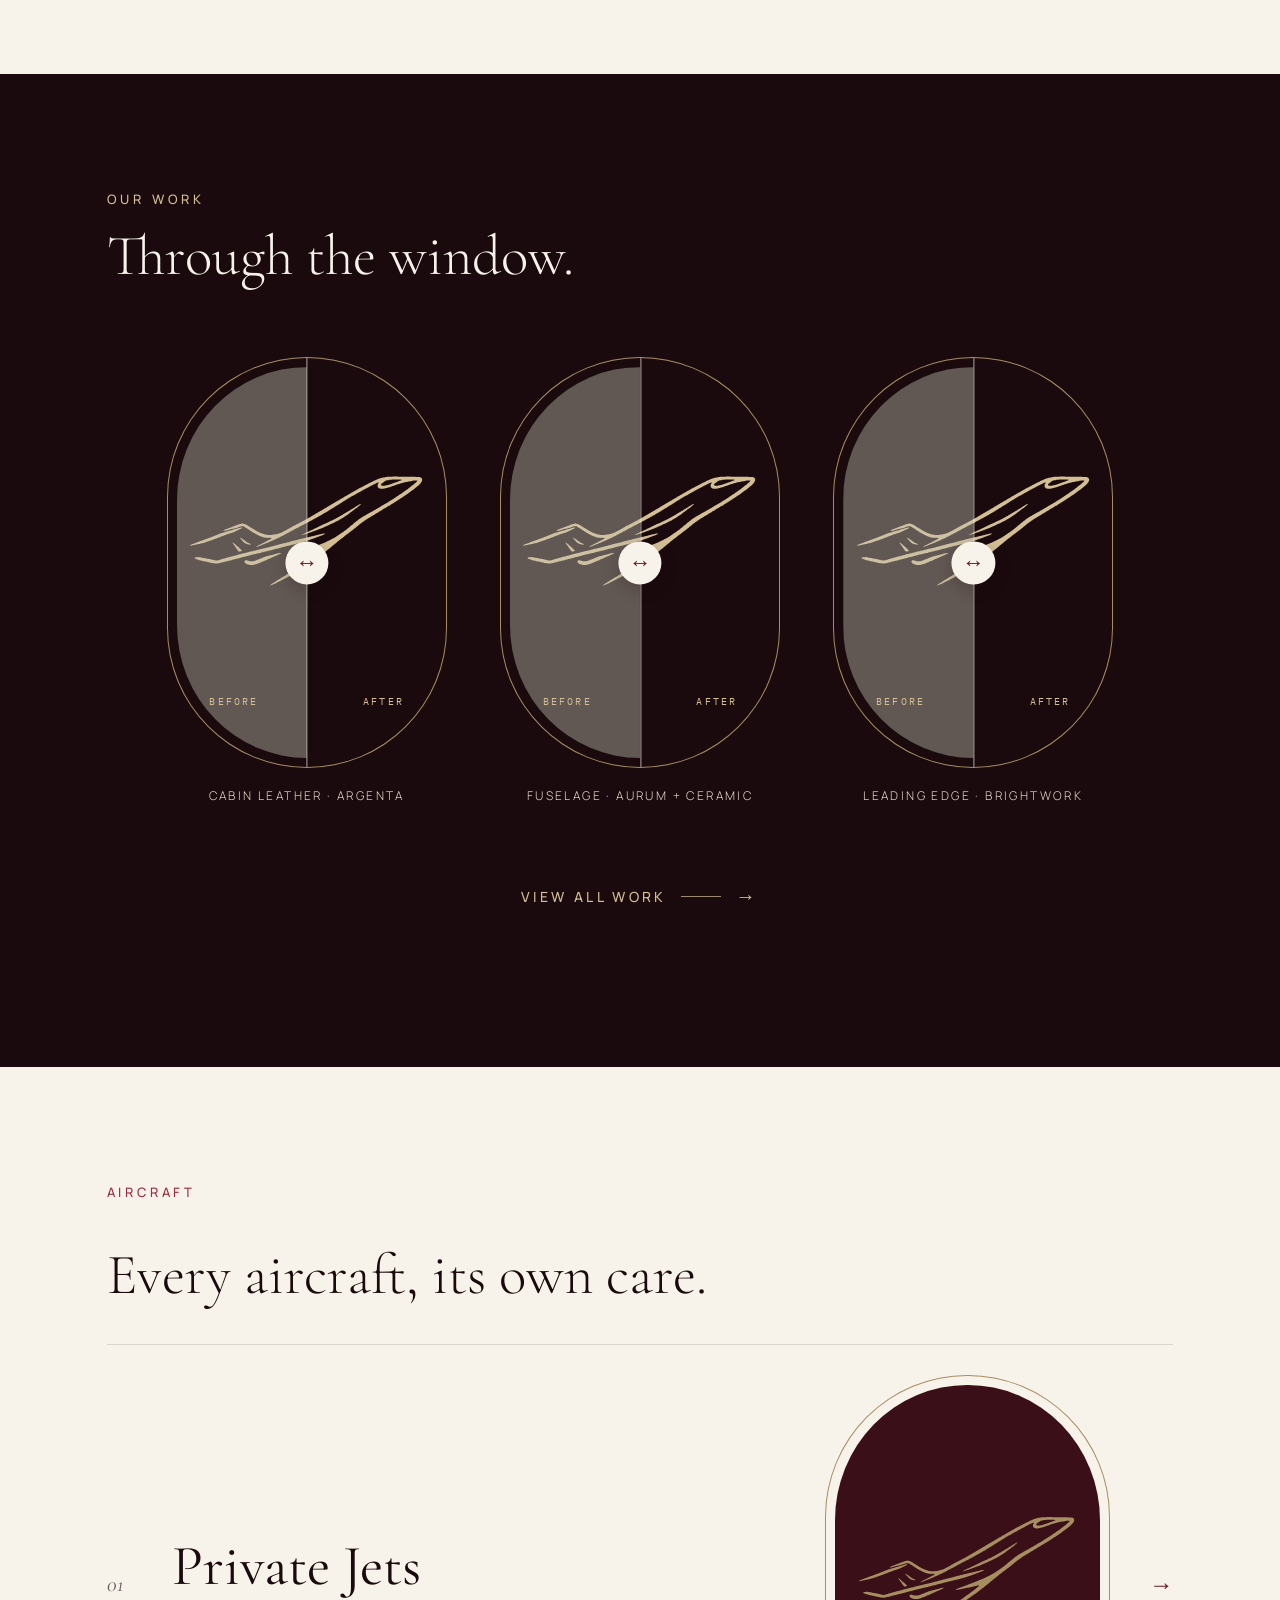
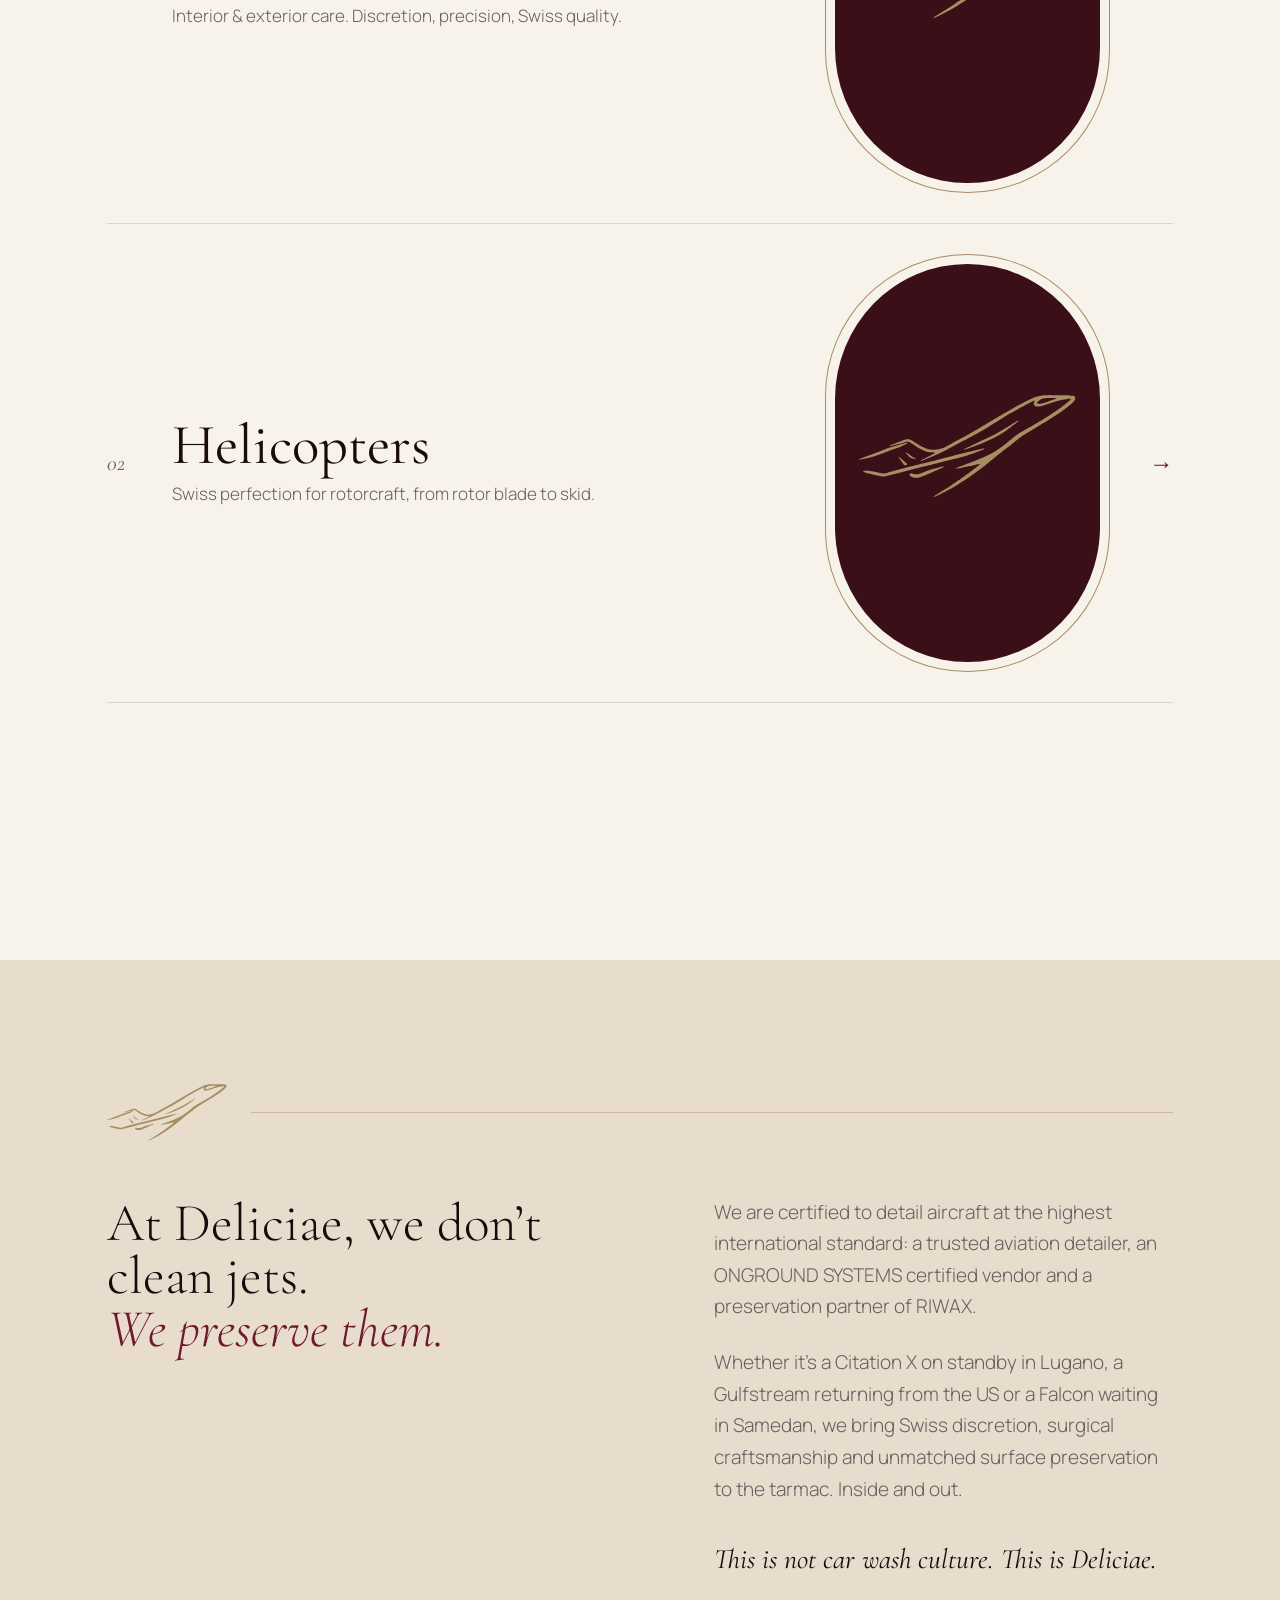
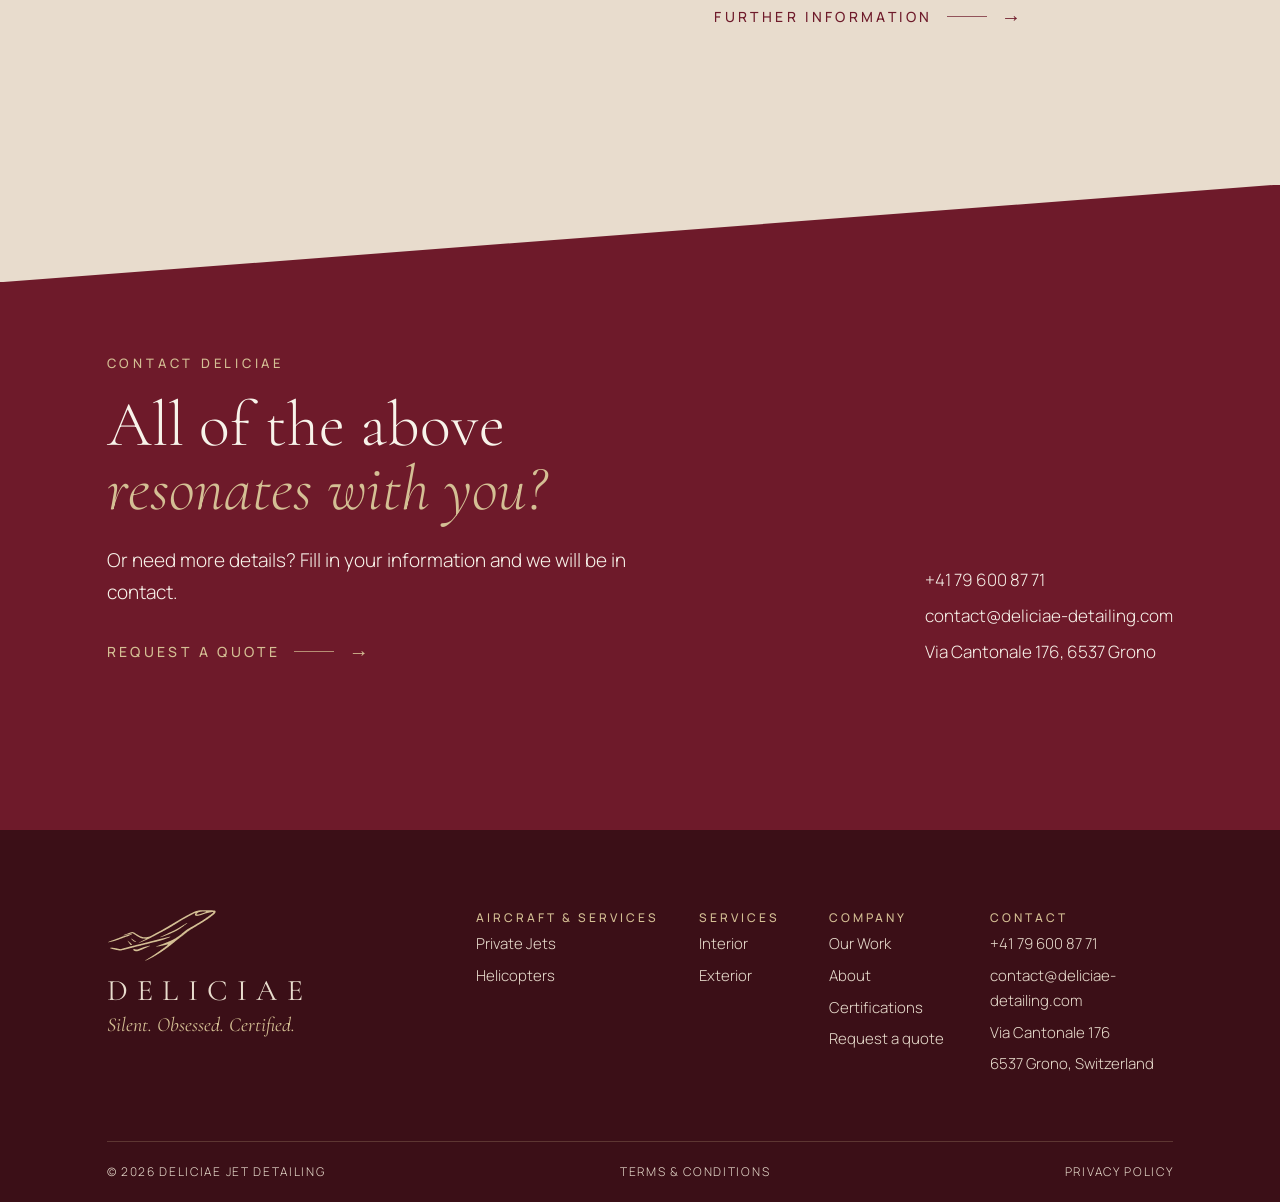
==== commit 6988b3ef: "feat: animate the certification strip" ====
--- a/site/index.html
+++ b/site/index.html
@@ -64,7 +64,23 @@
     </section>
 
     <aside class="credentials" id="certifications" aria-label="Certifications">
-      <div class="credentials-line"><span>Certified Aviation Detailer</span><span>Interior – Exterior – Carpet – Leather – Wood</span><span>Whatever you need</span></div>
+      <div class="credentials-marquee">
+        <label class="marquee-control"><input type="checkbox"> Pause scrolling</label>
+        <div class="marquee-viewport">
+          <div class="credentials-line">
+            <div class="marquee-group">
+              <span>Certified Aviation Detailer</span>
+              <span>Interior – Exterior – Carpet – Leather – Wood</span>
+              <span>Whatever you need</span>
+            </div>
+            <div class="marquee-group" aria-hidden="true">
+              <span>Certified Aviation Detailer</span>
+              <span>Interior – Exterior – Carpet – Leather – Wood</span>
+              <span>Whatever you need</span>
+            </div>
+          </div>
+        </div>
+      </div>
       <div class="credentials-labels"><span>Preservation Partner RIWAX</span><span>Certified Vendor ONGROUND SYSTEMS</span><span>Certified Aviation Detailer</span></div>
     </aside>
 
--- a/site/assets/deliciae.css
+++ b/site/assets/deliciae.css
@@ -96,8 +96,25 @@
 .difference-art:not(:hover):not(:focus-within) .comparison-handle { opacity: 0; }
 
 .credentials { color: var(--light-gold); background: var(--deep-wine); text-align: center; }
-.credentials-line { display: flex; align-items: center; justify-content: center; flex-wrap: wrap; column-gap: clamp(.75rem, 2.5vw, 2.25rem); min-height: 6.5625rem; padding: .6rem 1rem; font: italic 400 clamp(1.5rem, 2.78vw, 2.5rem)/1.1 var(--serif); }
-.credentials-line span + span::before { content: "◆" / ""; margin-right: clamp(.75rem, 2.5vw, 2.25rem); font-size: .3em; vertical-align: middle; }
+.credentials-marquee { position: relative; }
+.marquee-control { position: absolute; z-index: 1; right: .5rem; bottom: .25rem; display: flex; align-items: center; gap: .35rem; padding: .15rem .45rem; border-radius: .25rem; background: var(--deep-wine); font-size: .875rem; cursor: pointer; }
+.marquee-control input { accent-color: var(--gold); }
+.marquee-viewport { container-type: inline-size; overflow: hidden; }
+.credentials-line { display: flex; width: max-content; animation: credentials-scroll 28s linear infinite; font: italic 400 clamp(1.5rem, 2.78vw, 2.5rem)/1.1 var(--serif); }
+.marquee-group { display: flex; flex: none; align-items: center; justify-content: space-around; gap: clamp(.75rem, 2.5vw, 2.25rem); min-width: 100cqw; min-height: 6.5625rem; padding: .6rem clamp(.75rem, 2.5vw, 2.25rem); white-space: nowrap; }
+.marquee-group span::before { content: "◆" / ""; margin-right: clamp(.75rem, 2.5vw, 2.25rem); font-size: .3em; vertical-align: middle; }
+.marquee-control:has(:checked) + .marquee-viewport .credentials-line { animation-play-state: paused; }
+
+@keyframes credentials-scroll {
+  to { transform: translateX(-50%); }
+}
+
+@media (prefers-reduced-motion: reduce) {
+  .marquee-control, .marquee-group[aria-hidden] { display: none; }
+  .credentials-line { width: auto; animation: none; }
+  .marquee-group { justify-content: center; flex-wrap: wrap; white-space: normal; }
+}
+
 .credentials-labels { min-height: 4.5rem; display: flex; align-items: center; justify-content: center; flex-wrap: wrap; gap: .75rem clamp(1.25rem, 4.8vw, 4.375rem); padding: .9rem 1rem; border-top: 1px solid #d4bf9426; color: var(--sand); font-size: .8125rem; letter-spacing: .2em; text-transform: uppercase; }
 
 .section { padding-block: clamp(5rem, 9vw, 8.125rem); }
@@ -211,8 +228,6 @@
   .difference-art { min-height: 18rem; }
   .difference-art .jet { transform: none; max-width: 29rem; }
   .difference-copy { padding-inline: var(--gutter); }
-  .credentials-line { padding-block: 1.15rem; row-gap: .5rem; }
-  .credentials-line span + span::before { display: none; }
   .work-grid { grid-template-columns: 1fr; margin-top: 2.75rem; gap: 2.25rem; }
   .work .window { max-width: 15rem; }
   .work-link { margin-top: 2.75rem; }
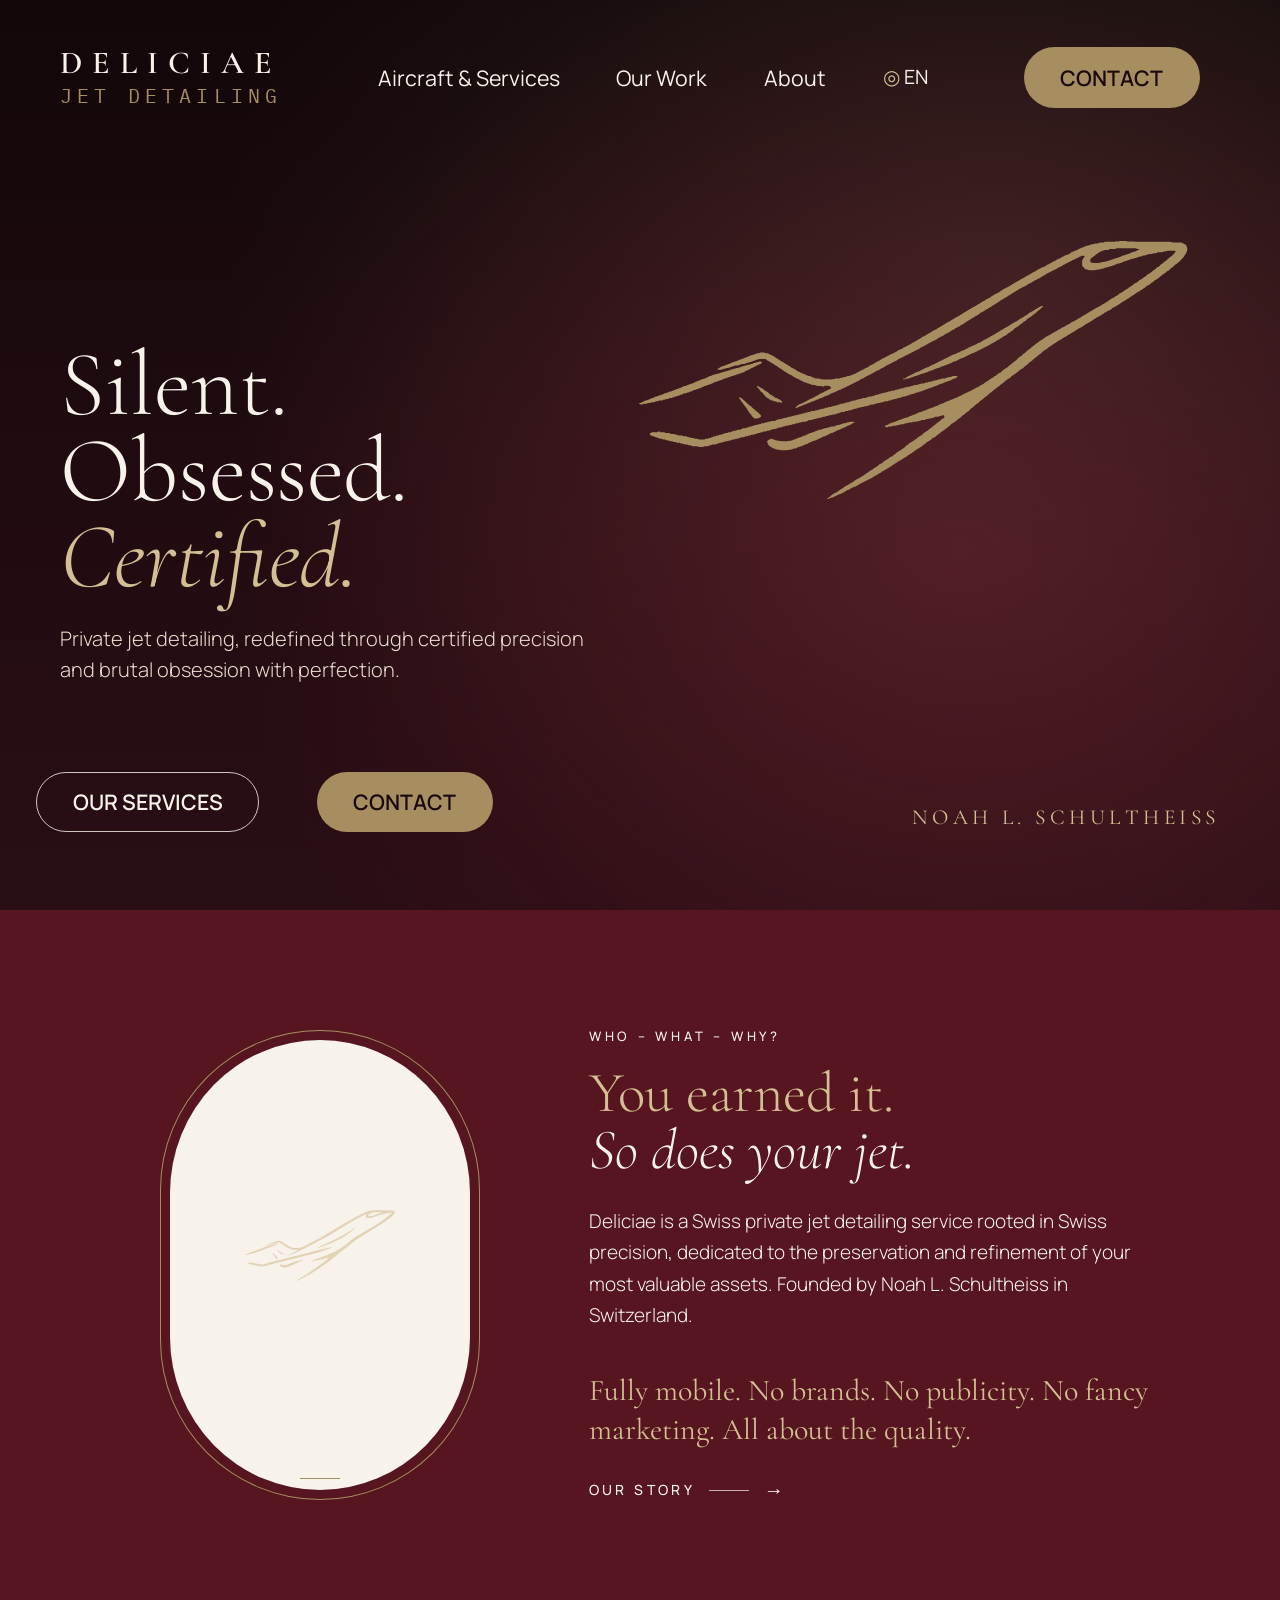
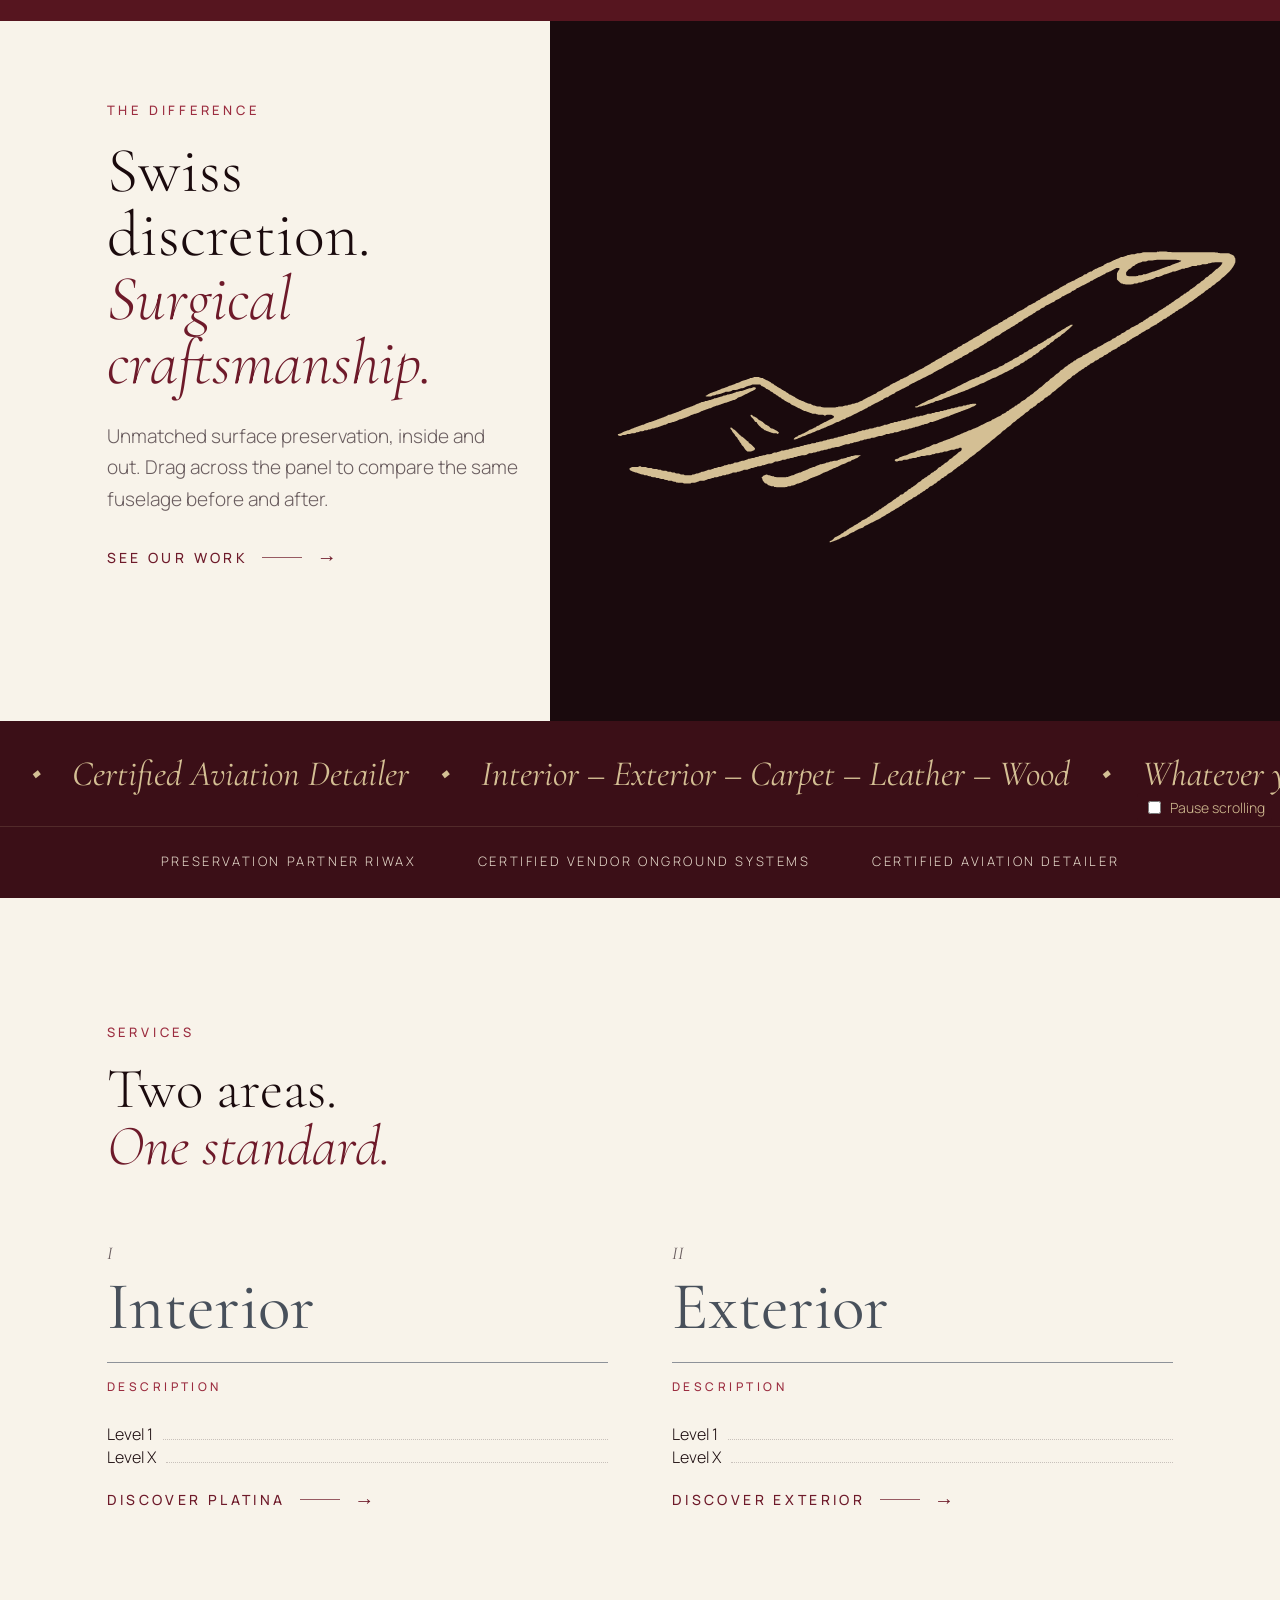
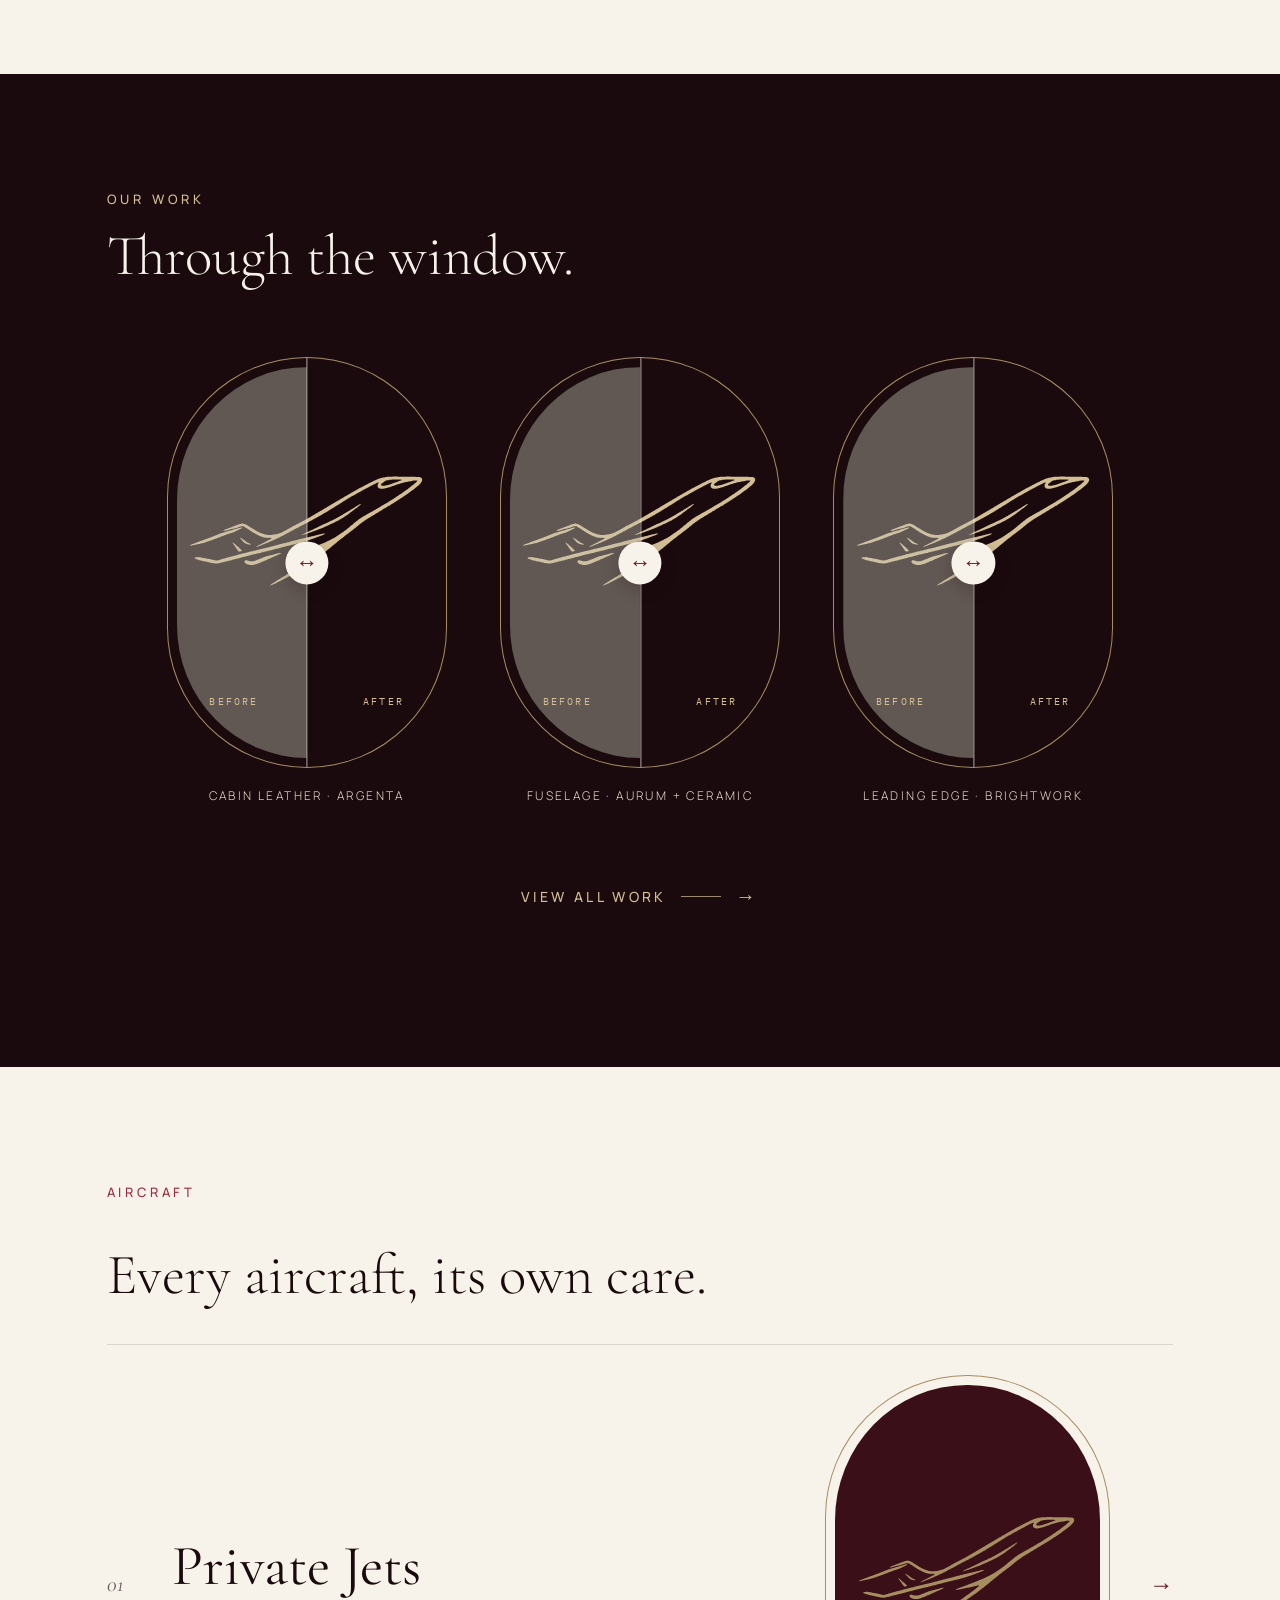
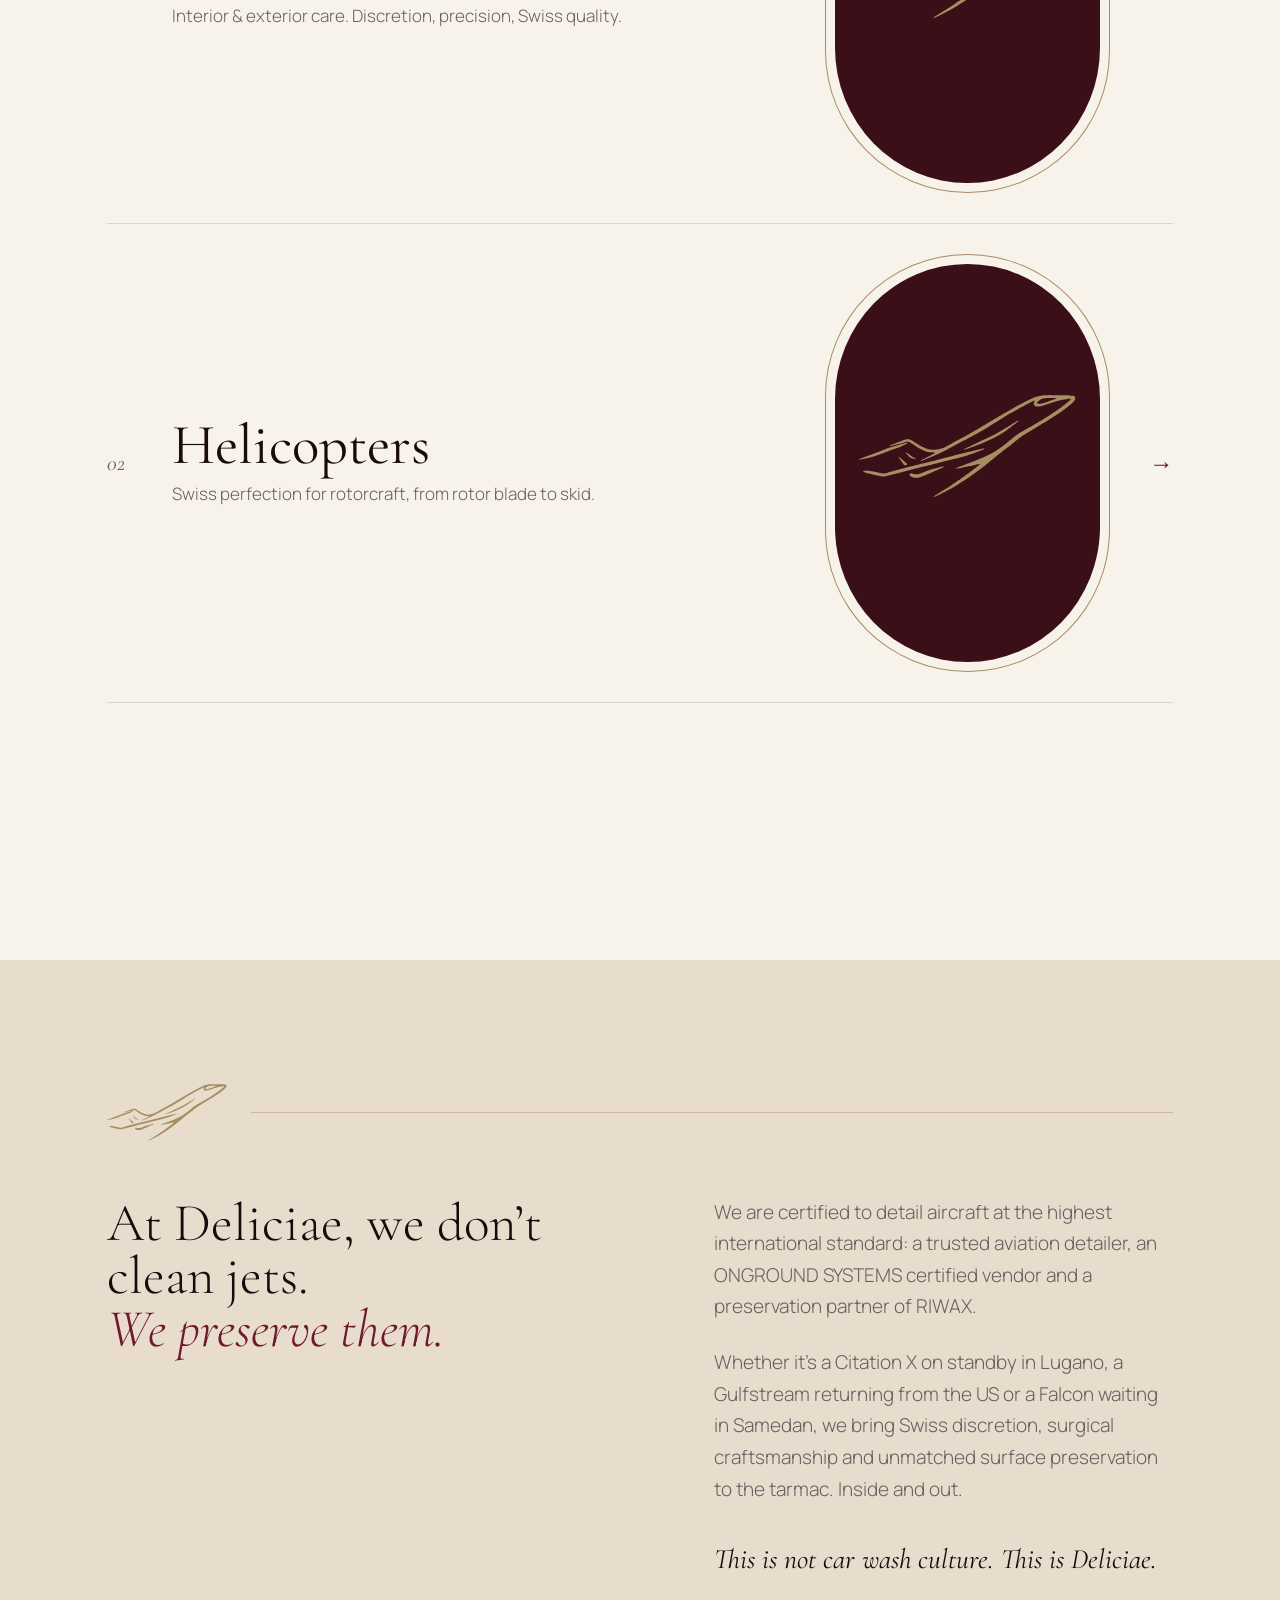
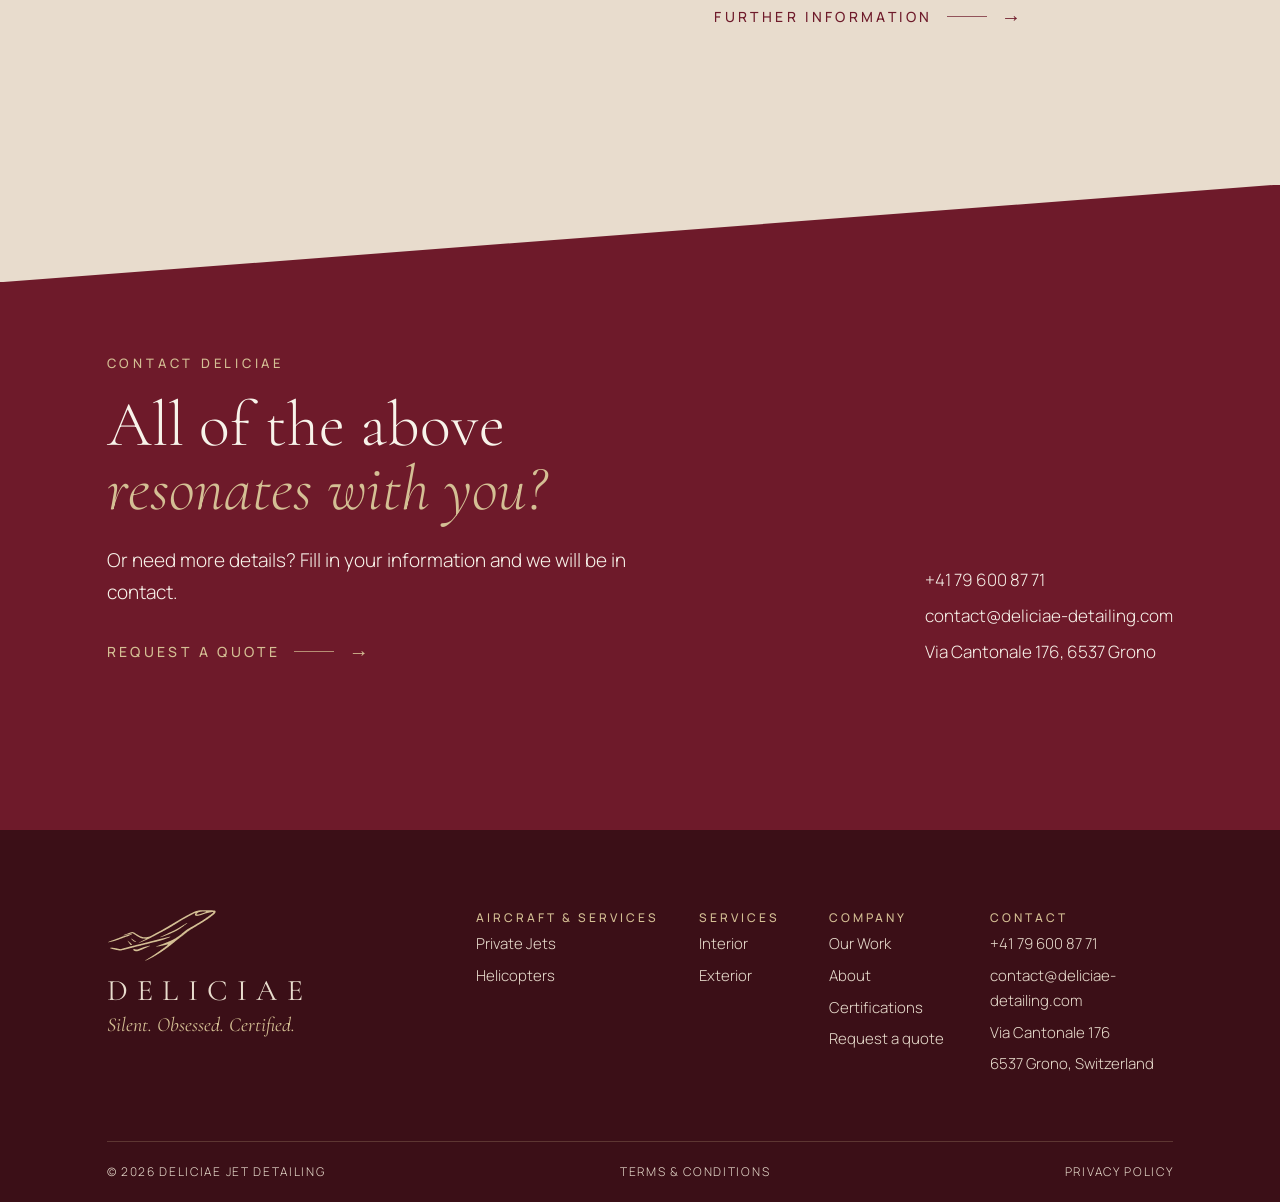
==== commit 3440eb11: "fix: center marquee diamonds between phrases" ====
--- a/site/index.html
+++ b/site/index.html
@@ -69,13 +69,19 @@
         <div class="marquee-viewport">
           <div class="credentials-line">
             <div class="marquee-group">
+              <span class="marquee-separator" aria-hidden="true">◆</span>
               <span>Certified Aviation Detailer</span>
+              <span class="marquee-separator" aria-hidden="true">◆</span>
               <span>Interior – Exterior – Carpet – Leather – Wood</span>
+              <span class="marquee-separator" aria-hidden="true">◆</span>
               <span>Whatever you need</span>
             </div>
             <div class="marquee-group" aria-hidden="true">
+              <span class="marquee-separator" aria-hidden="true">◆</span>
               <span>Certified Aviation Detailer</span>
+              <span class="marquee-separator" aria-hidden="true">◆</span>
               <span>Interior – Exterior – Carpet – Leather – Wood</span>
+              <span class="marquee-separator" aria-hidden="true">◆</span>
               <span>Whatever you need</span>
             </div>
           </div>
--- a/site/assets/deliciae.css
+++ b/site/assets/deliciae.css
@@ -102,7 +102,7 @@
 .marquee-viewport { container-type: inline-size; overflow: hidden; }
 .credentials-line { display: flex; width: max-content; animation: credentials-scroll 28s linear infinite; font: italic 400 clamp(1.5rem, 2.78vw, 2.5rem)/1.1 var(--serif); }
 .marquee-group { display: flex; flex: none; align-items: center; justify-content: space-around; gap: clamp(.75rem, 2.5vw, 2.25rem); min-width: 100cqw; min-height: 6.5625rem; padding: .6rem clamp(.75rem, 2.5vw, 2.25rem); white-space: nowrap; }
-.marquee-group span::before { content: "◆" / ""; margin-right: clamp(.75rem, 2.5vw, 2.25rem); font-size: .3em; vertical-align: middle; }
+.marquee-separator { font-size: .3em; }
 .marquee-control:has(:checked) + .marquee-viewport .credentials-line { animation-play-state: paused; }
 
 @keyframes credentials-scroll {
@@ -110,7 +110,7 @@
 }
 
 @media (prefers-reduced-motion: reduce) {
-  .marquee-control, .marquee-group[aria-hidden] { display: none; }
+  .marquee-control, .marquee-group[aria-hidden], .marquee-separator { display: none; }
   .credentials-line { width: auto; animation: none; }
   .marquee-group { justify-content: center; flex-wrap: wrap; white-space: normal; }
 }
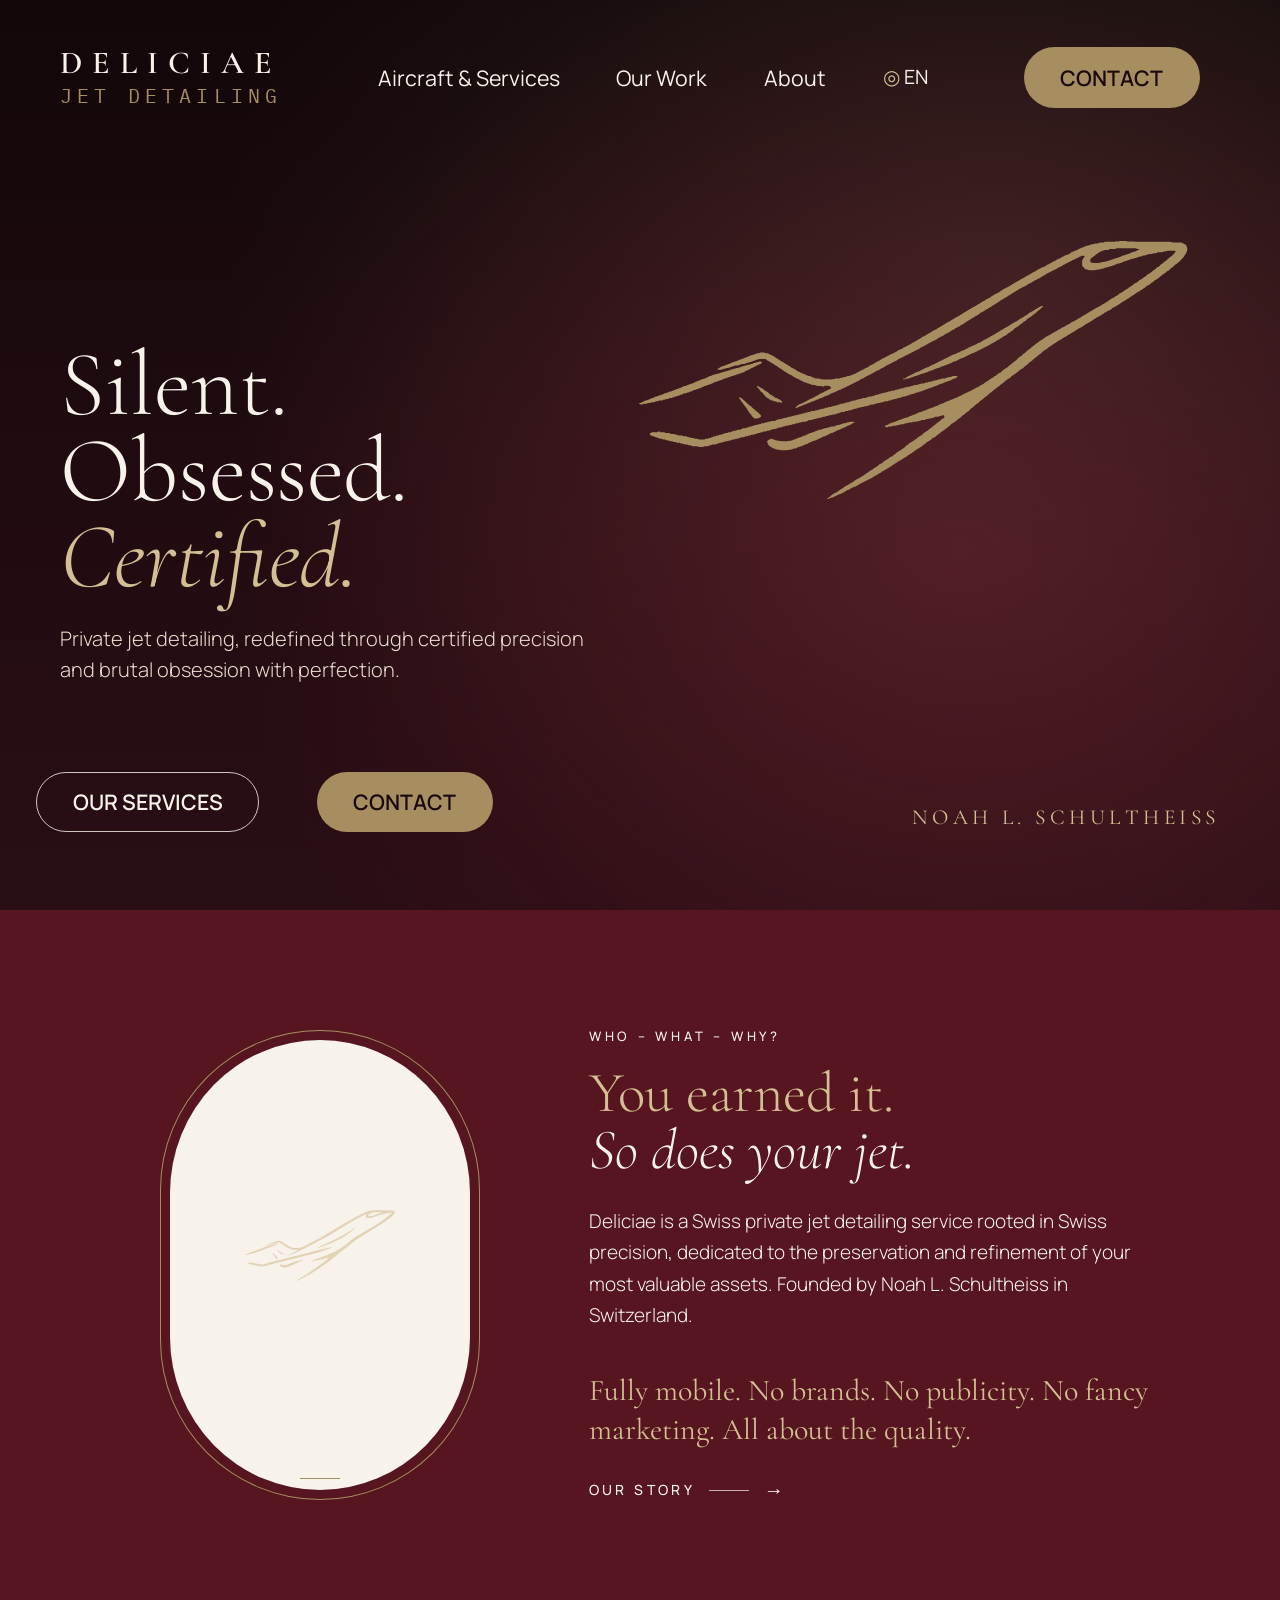
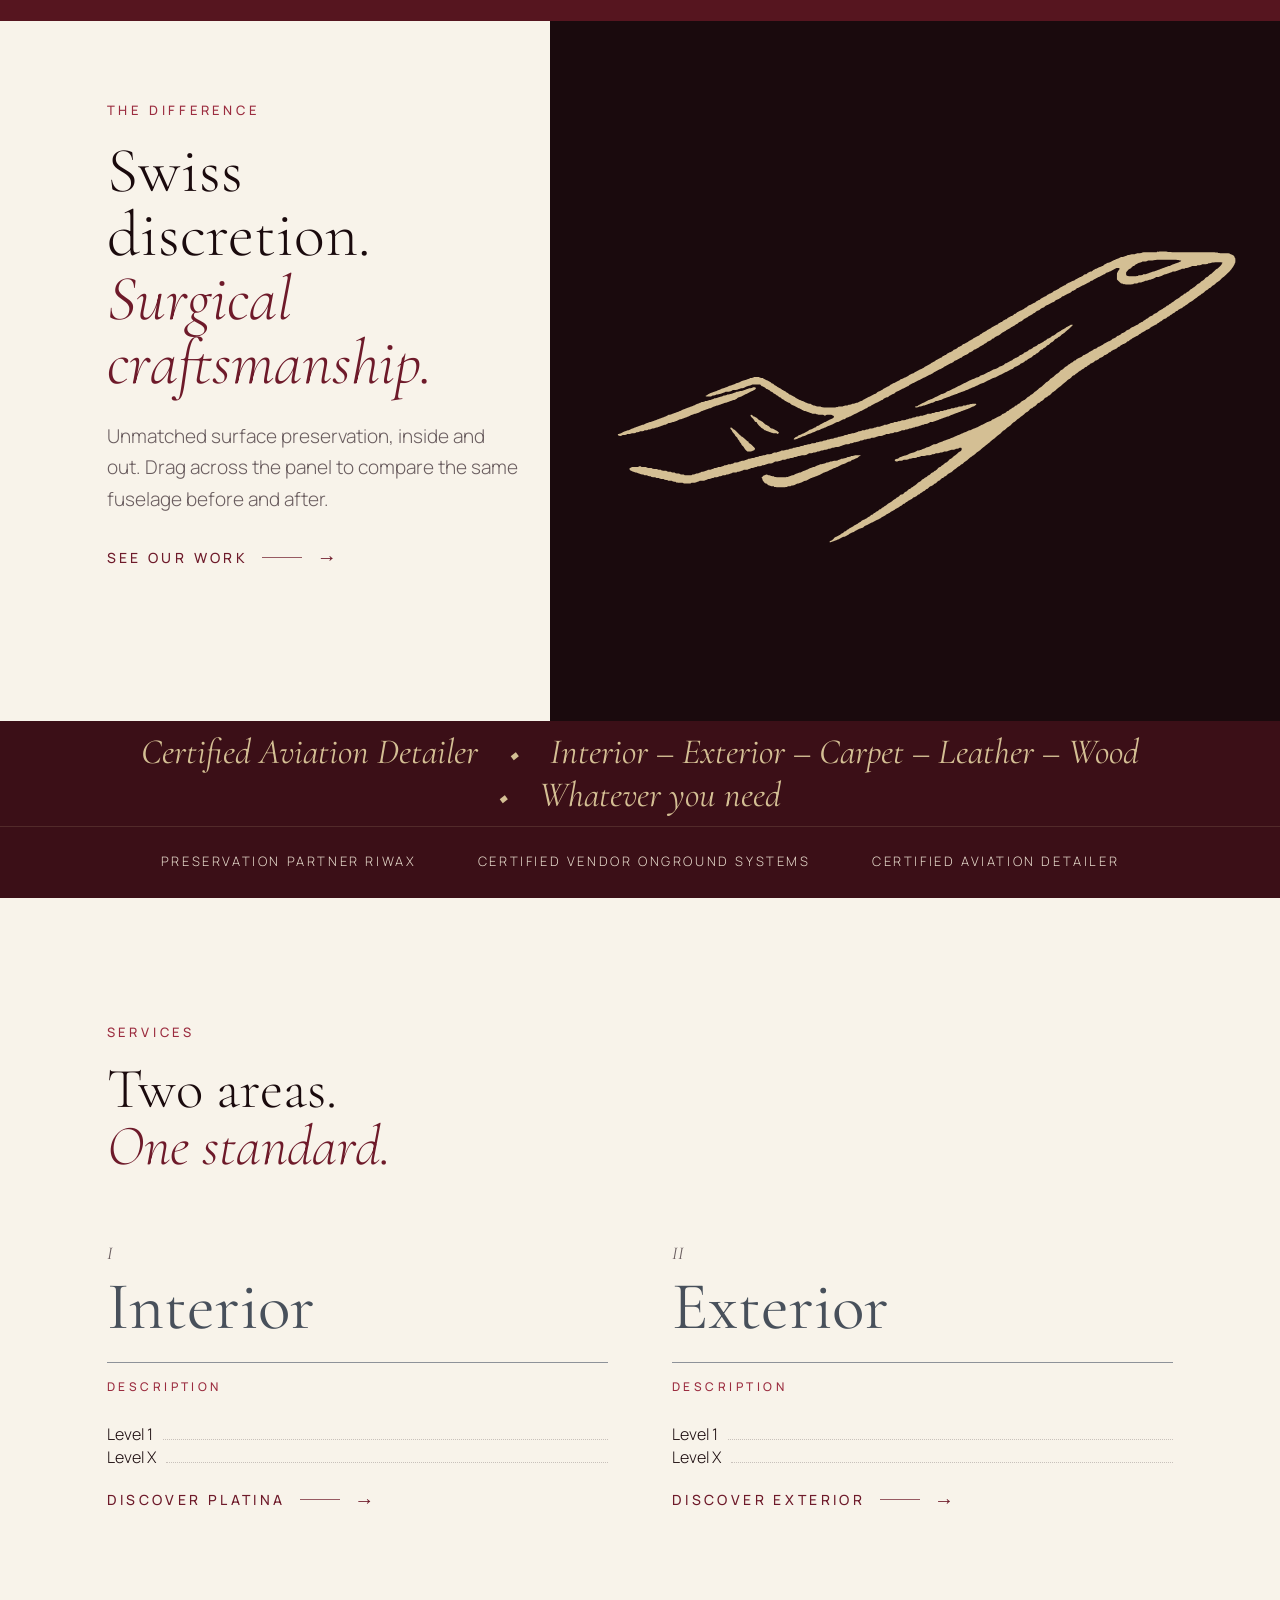
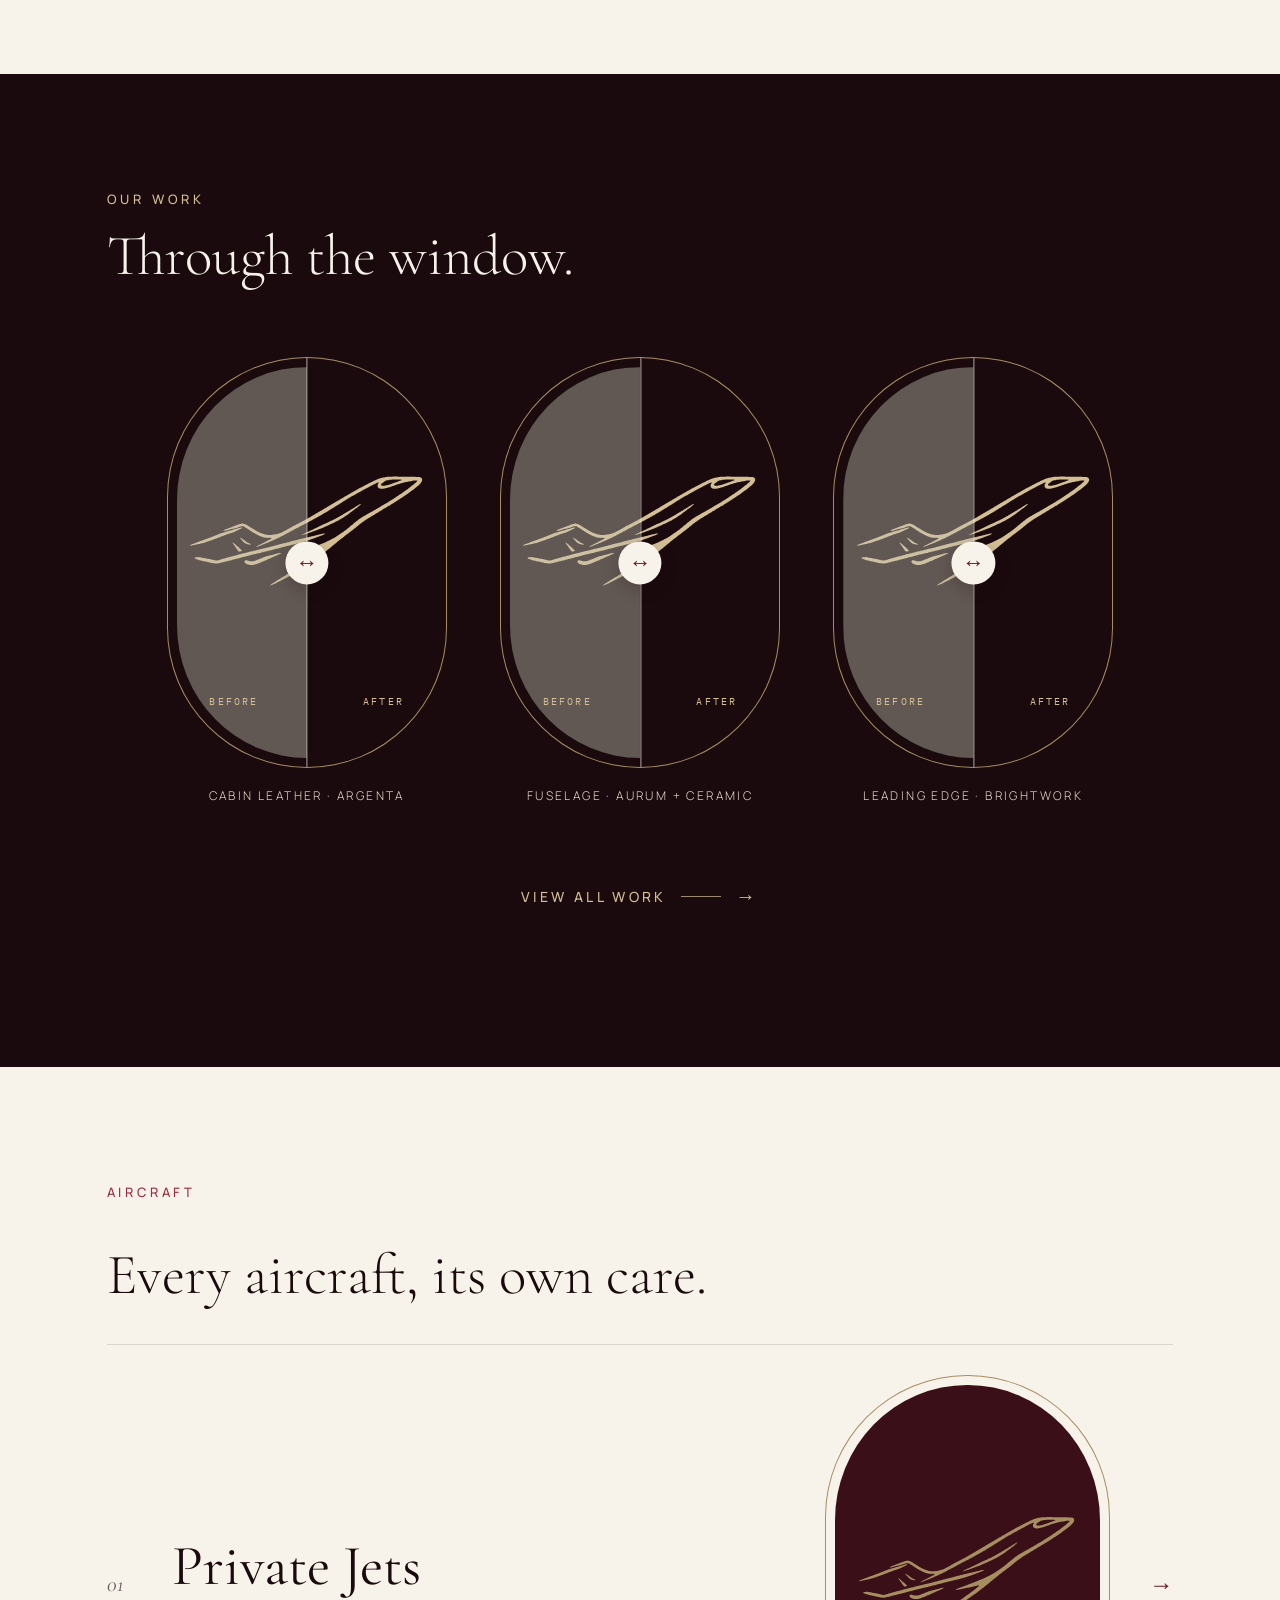
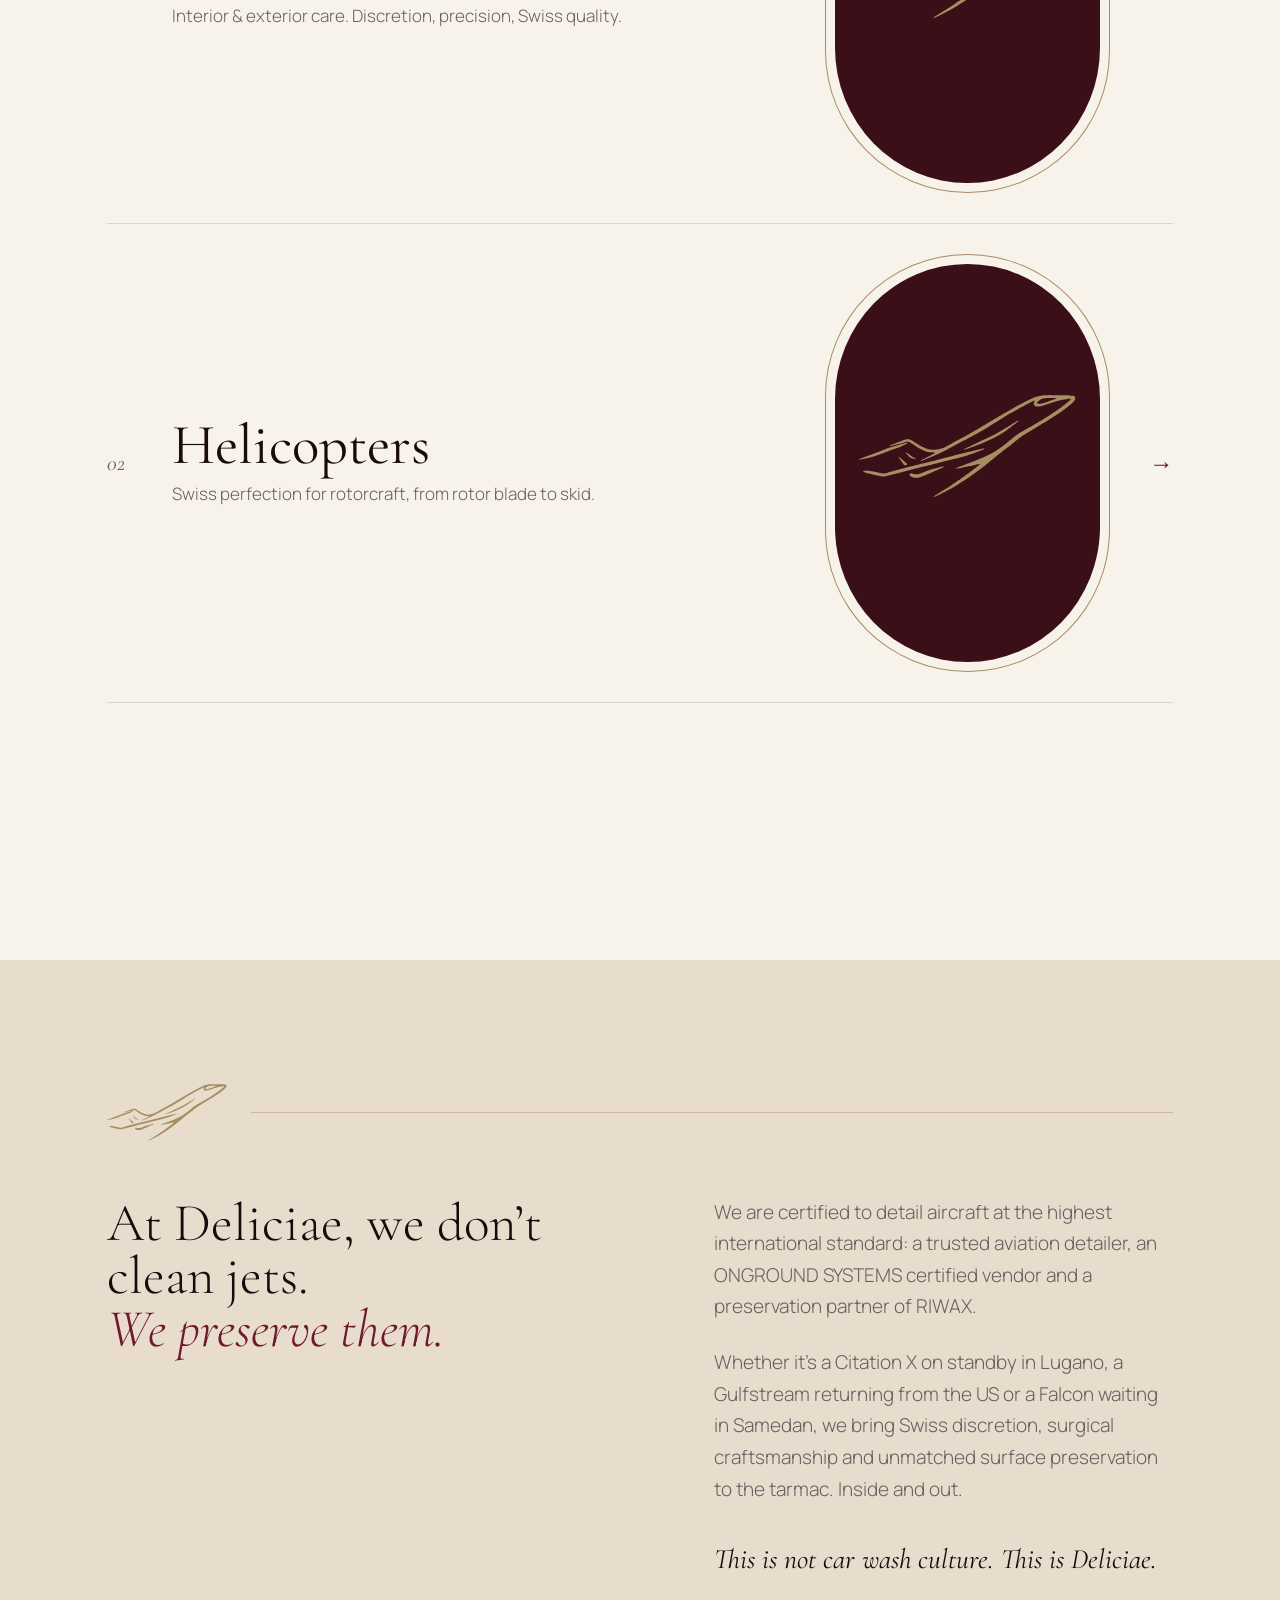
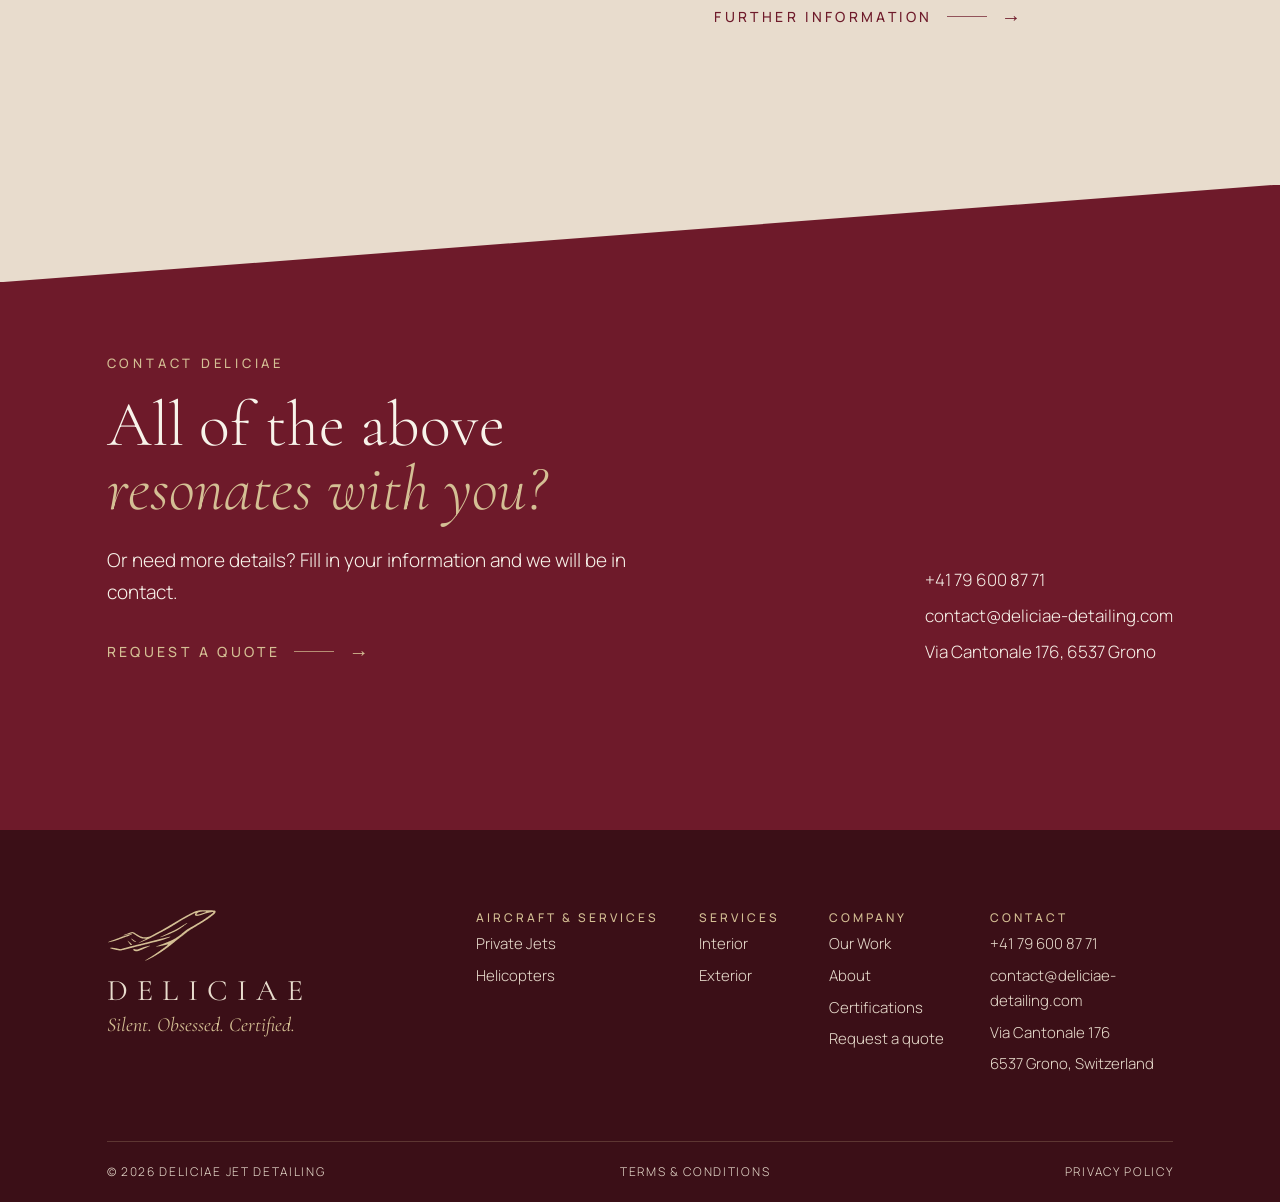
==== commit e4322d57: "Revert "Animate the certification strip"" ====
--- a/site/index.html
+++ b/site/index.html
@@ -64,29 +64,7 @@
     </section>
 
     <aside class="credentials" id="certifications" aria-label="Certifications">
-      <div class="credentials-marquee">
-        <label class="marquee-control"><input type="checkbox"> Pause scrolling</label>
-        <div class="marquee-viewport">
-          <div class="credentials-line">
-            <div class="marquee-group">
-              <span class="marquee-separator" aria-hidden="true">◆</span>
-              <span>Certified Aviation Detailer</span>
-              <span class="marquee-separator" aria-hidden="true">◆</span>
-              <span>Interior – Exterior – Carpet – Leather – Wood</span>
-              <span class="marquee-separator" aria-hidden="true">◆</span>
-              <span>Whatever you need</span>
-            </div>
-            <div class="marquee-group" aria-hidden="true">
-              <span class="marquee-separator" aria-hidden="true">◆</span>
-              <span>Certified Aviation Detailer</span>
-              <span class="marquee-separator" aria-hidden="true">◆</span>
-              <span>Interior – Exterior – Carpet – Leather – Wood</span>
-              <span class="marquee-separator" aria-hidden="true">◆</span>
-              <span>Whatever you need</span>
-            </div>
-          </div>
-        </div>
-      </div>
+      <div class="credentials-line"><span>Certified Aviation Detailer</span><span>Interior – Exterior – Carpet – Leather – Wood</span><span>Whatever you need</span></div>
       <div class="credentials-labels"><span>Preservation Partner RIWAX</span><span>Certified Vendor ONGROUND SYSTEMS</span><span>Certified Aviation Detailer</span></div>
     </aside>
 
--- a/site/assets/deliciae.css
+++ b/site/assets/deliciae.css
@@ -96,25 +96,8 @@
 .difference-art:not(:hover):not(:focus-within) .comparison-handle { opacity: 0; }
 
 .credentials { color: var(--light-gold); background: var(--deep-wine); text-align: center; }
-.credentials-marquee { position: relative; }
-.marquee-control { position: absolute; z-index: 1; right: .5rem; bottom: .25rem; display: flex; align-items: center; gap: .35rem; padding: .15rem .45rem; border-radius: .25rem; background: var(--deep-wine); font-size: .875rem; cursor: pointer; }
-.marquee-control input { accent-color: var(--gold); }
-.marquee-viewport { container-type: inline-size; overflow: hidden; }
-.credentials-line { display: flex; width: max-content; animation: credentials-scroll 28s linear infinite; font: italic 400 clamp(1.5rem, 2.78vw, 2.5rem)/1.1 var(--serif); }
-.marquee-group { display: flex; flex: none; align-items: center; justify-content: space-around; gap: clamp(.75rem, 2.5vw, 2.25rem); min-width: 100cqw; min-height: 6.5625rem; padding: .6rem clamp(.75rem, 2.5vw, 2.25rem); white-space: nowrap; }
-.marquee-separator { font-size: .3em; }
-.marquee-control:has(:checked) + .marquee-viewport .credentials-line { animation-play-state: paused; }
-
-@keyframes credentials-scroll {
-  to { transform: translateX(-50%); }
-}
-
-@media (prefers-reduced-motion: reduce) {
-  .marquee-control, .marquee-group[aria-hidden], .marquee-separator { display: none; }
-  .credentials-line { width: auto; animation: none; }
-  .marquee-group { justify-content: center; flex-wrap: wrap; white-space: normal; }
-}
-
+.credentials-line { display: flex; align-items: center; justify-content: center; flex-wrap: wrap; column-gap: clamp(.75rem, 2.5vw, 2.25rem); min-height: 6.5625rem; padding: .6rem 1rem; font: italic 400 clamp(1.5rem, 2.78vw, 2.5rem)/1.1 var(--serif); }
+.credentials-line span + span::before { content: "◆" / ""; margin-right: clamp(.75rem, 2.5vw, 2.25rem); font-size: .3em; vertical-align: middle; }
 .credentials-labels { min-height: 4.5rem; display: flex; align-items: center; justify-content: center; flex-wrap: wrap; gap: .75rem clamp(1.25rem, 4.8vw, 4.375rem); padding: .9rem 1rem; border-top: 1px solid #d4bf9426; color: var(--sand); font-size: .8125rem; letter-spacing: .2em; text-transform: uppercase; }
 
 .section { padding-block: clamp(5rem, 9vw, 8.125rem); }
@@ -228,6 +211,8 @@
   .difference-art { min-height: 18rem; }
   .difference-art .jet { transform: none; max-width: 29rem; }
   .difference-copy { padding-inline: var(--gutter); }
+  .credentials-line { padding-block: 1.15rem; row-gap: .5rem; }
+  .credentials-line span + span::before { display: none; }
   .work-grid { grid-template-columns: 1fr; margin-top: 2.75rem; gap: 2.25rem; }
   .work .window { max-width: 15rem; }
   .work-link { margin-top: 2.75rem; }
